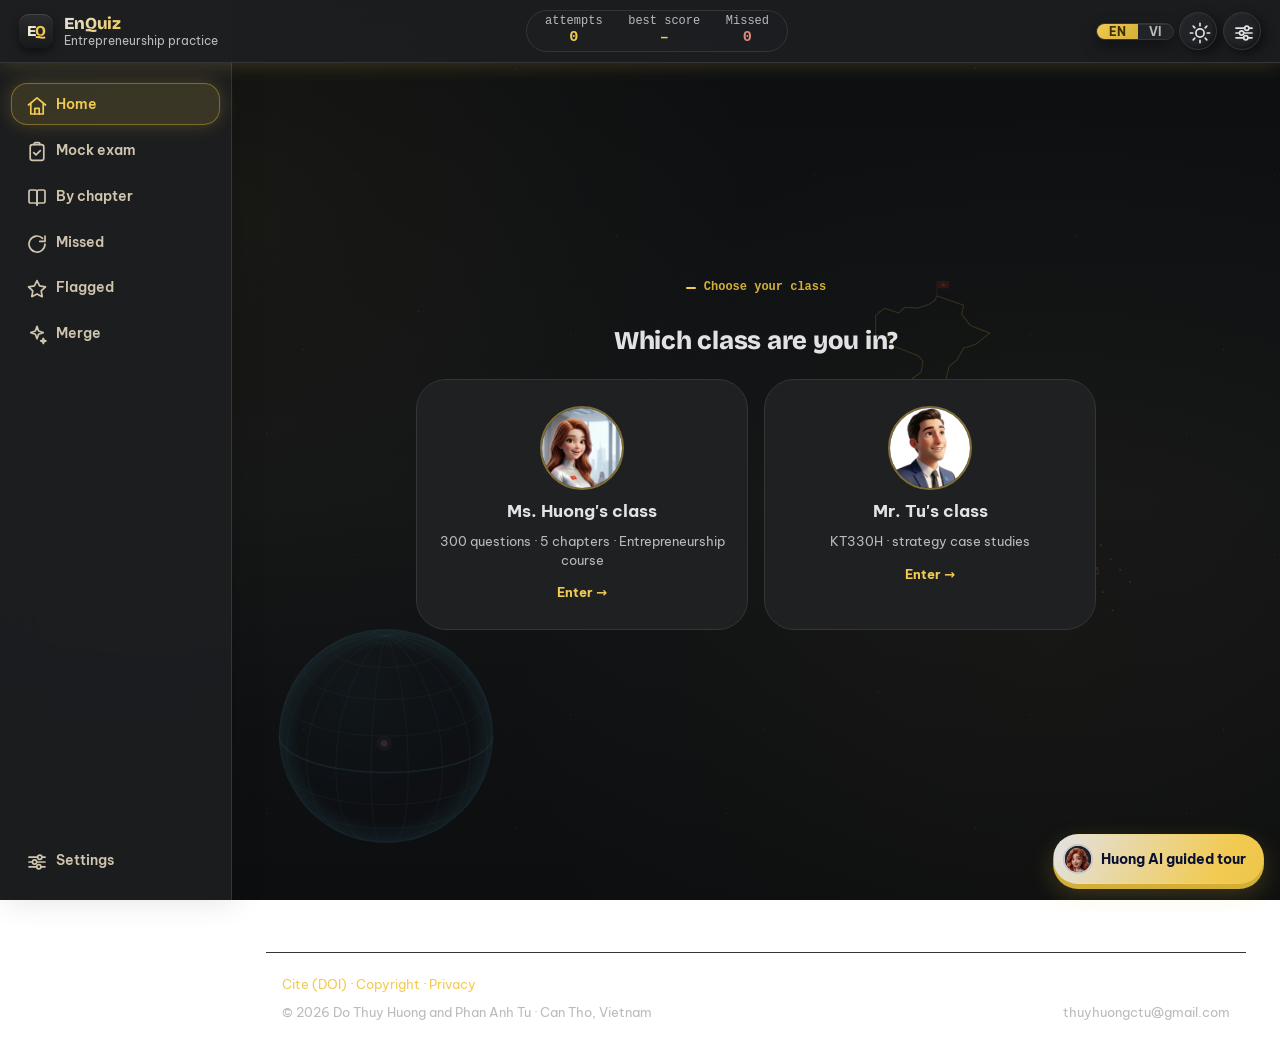
==== index.html @ ee264b40 "Clay v2: thẻ "Học tiếp" trên trang chủ Cô Hương Bước 2 của gói thiết kế "Clay v2": thẻ tự tìm chương" ====
<!DOCTYPE html>
<html lang="vi">
<head>
<meta charset="UTF-8">
<meta name="viewport" content="width=device-width, initial-scale=1, viewport-fit=cover">
<meta name="description" content="EnQuiz là ứng dụng ôn thi trắc nghiệm môn Khởi sự doanh nghiệp, thuộc hệ sinh thái Je m'appelle Hương.">
<meta name="author" content="Đỗ Thùy Hương và Phan Anh Tú">
<meta name="theme-color" content="#F2F5FC" media="(prefers-color-scheme: light)">
<meta name="theme-color" content="#121416" media="(prefers-color-scheme: dark)">
<title>EnQuiz — Ôn thi Khởi sự doanh nghiệp | Je m'appelle Hương</title>
<meta name="application-name" content="EnQuiz · Je m'appelle Hương">
<link rel="canonical" href="https://enquiz.bizonland.com/">

<link rel="manifest" href="manifest.webmanifest">
<!-- Thẻ trình duyệt dùng logo vector cho sắc nét ở cỡ 16px; bản PNG để dự phòng. -->
<link rel="icon" href="assets/img/logo.svg" type="image/svg+xml">
<link rel="icon" href="assets/icons/favicon-32.png" sizes="32x32">
<link rel="apple-touch-icon" href="assets/icons/apple-touch-icon.png">
<meta name="apple-mobile-web-app-capable" content="yes">
<meta name="apple-mobile-web-app-status-bar-style" content="default">
<meta name="apple-mobile-web-app-title" content="EnQuiz">
<meta name="mobile-web-app-capable" content="yes">

<meta property="og:type" content="website">
<meta property="og:title" content="EnQuiz — Ôn thi Khởi sự doanh nghiệp | Je m'appelle Hương">
<meta property="og:description" content="Ứng dụng luyện thi trắc nghiệm môn Khởi sự doanh nghiệp thuộc hệ sinh thái Je m'appelle Hương.">
<meta property="og:image" content="assets/img/teacher-wide.jpg">
<meta name="twitter:card" content="summary_large_image">
<meta name="twitter:title" content="EnQuiz — Ôn thi Khởi sự doanh nghiệp | Je m'appelle Hương">
<meta name="twitter:description" content="Luyện thi theo tình huống cùng hệ sinh thái Je m'appelle Hương.">

<link rel="stylesheet" href="assets/css/fonts.css">
<link rel="stylesheet" href="assets/css/style.css">
<!-- Lớp phủ riêng cho theme Clay noir (bản Clay v2) — chỉ áp dụng trong
     html[data-theme="clay"], Light và Cosmic dark không đổi gì. -->
<link rel="stylesheet" href="assets/css/clay-v2.css">
</head>
<body>

<!-- Bộ biểu tượng nét vẽ, nhúng thẳng vào trang nên không cần phông ngoài
     và vẫn hiển thị được khi mất mạng. Mọi nét ăn theo màu chữ hiện hành. -->
<svg class="sprite" aria-hidden="true" focusable="false"><defs>
  <g id="i-home"><path d="M3.5 11 12 3.8 20.5 11"/><path d="M5.8 9.6V20h12.4V9.6"/><path d="M9.8 20v-5.6h4.4V20"/></g>
  <g id="i-exam"><rect x="5.2" y="4.6" width="13.6" height="15.8" rx="2.4"/><path d="M9.2 4.6V3.7a1 1 0 0 1 1-1h3.6a1 1 0 0 1 1 1v.9"/><path d="m8.7 12.6 2.3 2.3 4.3-4.3"/></g>
  <g id="i-book"><path d="M4 5.6A1.6 1.6 0 0 1 5.6 4H10a2 2 0 0 1 2 2v13a2 2 0 0 0-2-2H5.6A1.6 1.6 0 0 1 4 15.4z"/><path d="M20 5.6A1.6 1.6 0 0 0 18.4 4H14a2 2 0 0 0-2 2v13a2 2 0 0 1 2-2h4.4a1.6 1.6 0 0 0 1.6-1.6z"/></g>
  <g id="i-retry"><path d="M20 12a8 8 0 1 1-2.4-5.7"/><path d="M20 4.2V9.4h-5.2"/></g>
  <g id="i-star"><path d="m12 3.6 2.6 5.3 5.9.9-4.3 4.1 1 5.8-5.2-2.8-5.2 2.8 1-5.8-4.3-4.1 5.9-.9z"/></g>
  <g id="i-merge"><path d="M12 3.4 13.6 8 18.2 9.6 13.6 11.2 12 15.8 10.4 11.2 5.8 9.6 10.4 8z"/><path d="m18.3 15.3.7 1.9 1.9.7-1.9.7-.7 1.9-.7-1.9-1.9-.7 1.9-.7z"/></g>
  <g id="i-layers"><path d="m12 3.2 8.4 4.4L12 12 3.6 7.6z"/><path d="m3.6 12 8.4 4.4L20.4 12"/><path d="m3.6 16.4 8.4 4.4 8.4-4.4"/></g>
  <g id="i-gear"><path d="M4 7.2h8.4M17.2 7.2h2.8M4 12h3.2M12 12h8M4 16.8h7.4M16.2 16.8h3.8"/><circle cx="14.8" cy="7.2" r="2.1"/><circle cx="9.6" cy="12" r="2.1"/><circle cx="13.8" cy="16.8" r="2.1"/></g>
  <g id="i-moon"><path d="M20.2 14.4A8.4 8.4 0 1 1 9.6 3.8a6.6 6.6 0 0 0 10.6 10.6z"/></g>
  <g id="i-sun"><circle cx="12" cy="12" r="4.1"/><path d="M12 2.4v2.3M12 19.3v2.3M2.4 12h2.3M19.3 12h2.3M5.2 5.2l1.6 1.6M17.2 17.2l1.6 1.6M18.8 5.2l-1.6 1.6M6.8 17.2l-1.6 1.6"/></g>
  <g id="i-down"><path d="M12 3.8v11.6"/><path d="m7.4 11 4.6 4.6 4.6-4.6"/><path d="M4.6 19.6h14.8"/></g>
  <g id="i-chevron"><path d="m9.6 6 6 6-6 6"/></g>
  <!-- Năm biểu tượng cho năm chương của học phần, vẽ theo đúng đề tài từng
       chương. Chương nhập thêm ngoài năm chương này dùng lại i-book. -->
  <g id="i-bulb"><path d="M9.4 15.6a5.4 5.4 0 1 1 5.2 0v2.2H9.4z"/><path d="M9.8 19.6h4.4M10.8 21.4h2.4"/></g>
  <g id="i-target"><circle cx="12" cy="12" r="8.2"/><circle cx="12" cy="12" r="3.4"/><path d="M12 1.6v3M12 19.4v3M1.6 12h3M19.4 12h3"/></g>
  <g id="i-coins"><ellipse cx="12" cy="6.6" rx="7" ry="3"/><path d="M5 6.6v4.4c0 1.7 3.1 3 7 3s7-1.3 7-3V6.6"/><path d="M5 11v4.4c0 1.7 3.1 3 7 3s7-1.3 7-3V11"/></g>
  <g id="i-blocks"><rect x="3.6" y="3.6" width="7.2" height="7.2" rx="1.8"/><rect x="13.2" y="3.6" width="7.2" height="7.2" rx="1.8"/><rect x="3.6" y="13.2" width="7.2" height="7.2" rx="1.8"/><rect x="13.2" y="13.2" width="7.2" height="7.2" rx="1.8"/></g>
  <g id="i-megaphone"><path d="M4 10.2v3.6a1.6 1.6 0 0 0 1.6 1.6h1.8l7.4 4.2V4.4L7.4 8.6H5.6A1.6 1.6 0 0 0 4 10.2z"/><path d="M18.4 8.6a4.6 4.6 0 0 1 0 6.8"/><path d="M7.4 15.4v3.4a1.4 1.4 0 0 0 1.4 1.4h1"/></g>
  <!-- Hai lá cờ vẽ bằng hình khối, không dùng ký tự cờ emoji: Windows không có
       phông cờ nên emoji cờ ở đó hiện ra hai chữ cái "VN", "FR". -->
  <g id="flag-vn"><rect width="24" height="16" rx="2" fill="#DA251D"/><path fill="#FF0" d="m12 3.6 1.86 3.77 4.16.6-3.01 2.94.71 4.15L12 12.9l-3.72 1.96.71-4.15-3.01-2.94 4.16-.6z"/></g>
  <g id="flag-fr"><rect width="24" height="16" rx="2" fill="#F5F5F5"/><path fill="#002395" d="M2 0h6v16H2a2 2 0 0 1-2-2V2a2 2 0 0 1 2-2z"/><path fill="#ED2939" d="M16 0h6a2 2 0 0 1 2 2v12a2 2 0 0 1-2 2h-6z"/></g>
</defs></svg>

<!-- Nền chìm: bản đồ Việt Nam (gồm Hoàng Sa, Trường Sa) -->
<div id="vnmark" aria-hidden="true"><svg viewBox="-12 -46 604 650" xmlns="http://www.w3.org/2000/svg" overflow="visible">
  <g fill="none" stroke="currentColor" stroke-width="1.6" stroke-linejoin="round" stroke-linecap="round">
    <polygon points="108.9,25.2 148.2,39.0 145.3,52.5 158.2,69.0 186.7,80.1 166.7,96.0 158.2,99.0 148.2,102.0 138.2,120.0 126.8,129.0 120.3,156.0 125.4,177.0 142.5,189.0 159.6,210.0 174.4,231.0 192.4,243.0 202.9,258.0 210.9,273.0 216.6,291.0 222.3,312.0 223.7,336.0 220.9,357.0 218.0,378.0 198.1,396.0 183.8,405.0 159.6,415.5 152.5,417.0 146.8,429.0 141.1,441.0 119.7,456.0 95.5,468.0 94.6,454.5 93.5,439.5 101.2,427.5 96.3,415.5 84.1,413.4 101.2,399.0 124.0,397.5 124.8,378.0 140.2,374.4 145.3,363.0 172.4,348.0 169.6,321.0 169.6,294.0 172.4,284.4 173.8,270.0 169.6,249.0 153.9,240.0 134.0,219.0 116.8,198.0 104.0,174.0 72.7,147.0 85.5,137.4 88.3,121.5 81.2,113.4 44.2,99.0 39.9,86.4 18.2,83.4 18.5,54.0 31.3,43.5 52.7,50.4 61.3,42.0 81.2,43.2 95.8,38.4 105.5,32.4 108.9,25.2" />
    <ellipse cx="71.2" cy="419.4" rx="4.5" ry="7"/>
  </g>
  <g fill="currentColor">
    <circle cx="145.3" cy="465.6" r="1.8"/>
    <g opacity=".95"><circle cx="287.8" cy="219.0" r="1.5"/><circle cx="299.2" cy="225.0" r="1.5"/><circle cx="307.8" cy="220.5" r="1.5"/><circle cx="319.2" cy="231.0" r="1.5"/><circle cx="299.2" cy="237.0" r="1.5"/><circle cx="290.7" cy="229.5" r="1.5"/><circle cx="312.1" cy="240.0" r="1.5"/></g>
    <g opacity=".95"><circle cx="296.4" cy="384.0" r="1.4"/><circle cx="322.0" cy="402.0" r="1.4"/><circle cx="350.5" cy="393.0" r="1.4"/><circle cx="364.8" cy="414.0" r="1.4"/><circle cx="339.2" cy="432.0" r="1.4"/><circle cx="313.5" cy="438.0" r="1.4"/><circle cx="379.0" cy="429.0" r="1.4"/><circle cx="353.4" cy="462.0" r="1.4"/><circle cx="324.9" cy="474.0" r="1.4"/><circle cx="367.7" cy="489.0" r="1.4"/><circle cx="290.7" cy="420.0" r="1.4"/><circle cx="393.3" cy="447.0" r="1.4"/></g>
  </g>
  <g font-family="ui-monospace, Menlo, Consolas, monospace" fill="currentColor" font-size="9.5" font-style="italic">
    
    
  </g>
  <g transform="translate(108.9,25.2)">
    <line x1="0" y1="0" x2="0" y2="-22" stroke="#8a6a4f" stroke-width="1.6"/>
    <rect x="0.8" y="-22" width="17" height="11" rx="1.2" fill="#da251d"/>
    <path fill="#ffce00" d="M9.3 -19.9 10.3 -17.2 13.1 -17.2 10.8 -15.5 11.7 -12.8 9.3 -14.5 6.9 -12.8 7.8 -15.5 5.5 -17.2 8.3 -17.2Z"/>
    
  </g>
  <g transform="translate(122.0,425.1)">
    <path fill="#b3701a" d="M0 -7 1.9 -2.2 7 -2.2 2.9 0.9 4.4 5.8 0 2.8 -4.4 5.8 -2.9 0.9 -7 -2.2 -1.9 -2.2Z"/>
    <image href="[data-uri]" x="-28.6" y="-44" width="22.8" height="34"/>
    <image href="[data-uri]" x="4" y="-49" width="13" height="39"/>
    
  </g>
<g class="lh" transform="translate(302.1,228.0)"><path d="M-2.4 0 L-1.4 -7 H1.4 L2.4 0 Z" fill="none" stroke="currentColor" stroke-width="1"/><line x1="-2.6" y1="0" x2="2.6" y2="0" stroke="currentColor" stroke-width="1"/><rect x="-1.7" y="-9.2" width="3.4" height="2.2" rx="0.6" fill="none" stroke="currentColor" stroke-width="1"/><circle class="lh-light" cx="0" cy="-8.1" r="1.3" fill="#e8483f"/><circle class="lh-halo" cx="0" cy="-8.1" r="4.2" fill="none" stroke="#e8483f" stroke-width="1"/></g><g class="lh" transform="translate(344.8,435.0)"><path d="M-2.4 0 L-1.4 -7 H1.4 L2.4 0 Z" fill="none" stroke="currentColor" stroke-width="1"/><line x1="-2.6" y1="0" x2="2.6" y2="0" stroke="currentColor" stroke-width="1"/><rect x="-1.7" y="-9.2" width="3.4" height="2.2" rx="0.6" fill="none" stroke="currentColor" stroke-width="1"/><circle class="lh-light" cx="0" cy="-8.1" r="1.3" fill="#e8483f"/><circle class="lh-halo" cx="0" cy="-8.1" r="4.2" fill="none" stroke="#e8483f" stroke-width="1"/></g><g class="lh" transform="translate(71.2,419.4)"><path d="M-2.4 0 L-1.4 -7 H1.4 L2.4 0 Z" fill="none" stroke="currentColor" stroke-width="1"/><line x1="-2.6" y1="0" x2="2.6" y2="0" stroke="currentColor" stroke-width="1"/><rect x="-1.7" y="-9.2" width="3.4" height="2.2" rx="0.6" fill="none" stroke="currentColor" stroke-width="1"/><circle class="lh-light" cx="0" cy="-8.1" r="1.3" fill="#e8483f"/><circle class="lh-halo" cx="0" cy="-8.1" r="4.2" fill="none" stroke="#e8483f" stroke-width="1"/></g><g class="lh" transform="translate(145.3,465.6)"><path d="M-2.4 0 L-1.4 -7 H1.4 L2.4 0 Z" fill="none" stroke="currentColor" stroke-width="1"/><line x1="-2.6" y1="0" x2="2.6" y2="0" stroke="currentColor" stroke-width="1"/><rect x="-1.7" y="-9.2" width="3.4" height="2.2" rx="0.6" fill="none" stroke="currentColor" stroke-width="1"/><circle class="lh-light" cx="0" cy="-8.1" r="1.3" fill="#e8483f"/><circle class="lh-halo" cx="0" cy="-8.1" r="4.2" fill="none" stroke="#e8483f" stroke-width="1"/></g></svg></div>

<!-- Nền chìm bên trái: quả địa cầu lưới kinh - vĩ tuyến, có chấm Việt Nam
     đúng toạ độ. Đặt đối xứng với hình Việt Nam bên phải, thành cặp
     "từ Việt Nam ra thế giới". -->
<div id="globemark" aria-hidden="true">
  <img src="assets/img/globe.svg" alt="" width="240" height="240" loading="lazy" decoding="async">
</div>


<header class="topbar">
  <div class="topbar__inner">
    <button class="brand" id="btnHome" type="button" data-i18n-attr="title:btn.home">
      <!-- Logo trong ứng dụng dùng bản vector: thanh trên cùng chỉ 34px, ảnh
           bệt 192px thu xuống bị nhoè, còn vector thì sắc ở mọi cỡ. -->
      <img class="brand__logo" src="assets/img/logo.svg" alt="" width="34" height="34">
      <!-- Biểu trưng chữ "EQ" riêng cho theme Clay noir (Clay v2) — ẩn ở
           Light/Cosmic dark, xem assets/css/clay-v2.css. -->
      <span class="brand__eq" aria-hidden="true"><b>E</b><b>Q</b></span>
      <span class="brand__text">
        <strong data-i18n="app.name">EnQuiz</strong>
        <small data-i18n="app.tagline">Ôn thi Khởi sự doanh nghiệp</small>
      </span>
    </button>
    <!-- Ba con số theo dõi thường xuyên, luôn nhìn thấy dù đang ở màn nào.
         Màn hẹp giấu đi vì thanh trên cùng đã chật. -->
    <div class="hud">
      <div class="hud__item">
        <span class="hud__k" data-i18n="home.stat.done">lượt luyện</span>
        <b class="hud__v" id="hudDone">0</b>
      </div>
      <div class="hud__item">
        <span class="hud__k" data-i18n="home.stat.best">điểm cao nhất</span>
        <b class="hud__v hud__v--gold" id="hudBest">–</b>
      </div>
      <div class="hud__item">
        <span class="hud__k" data-i18n="nav.wrong">Câu sai</span>
        <b class="hud__v hud__v--warn" id="hudWrong">0</b>
      </div>
    </div>
    <div class="topbar__actions">
      <button class="icon-btn hidden" id="btnInstall" type="button"
              data-i18n-attr="title:btn.install;aria-label:btn.install"><svg class="ico" aria-hidden="true"><use href="#i-down"/></svg></button>
      <span class="langtog" role="group" data-i18n-attr="aria-label:settings.language">
        <button type="button" data-lang="en">EN</button><button type="button" data-lang="vi">VI</button>
      </span>
      <button class="icon-btn" id="btnTheme" type="button"
              data-i18n-attr="title:btn.theme;aria-label:btn.theme"><svg class="ico" aria-hidden="true"><use href="#i-moon"/></svg></button>
      <button class="icon-btn" id="btnSettings" type="button"
              data-i18n-attr="title:btn.settings;aria-label:btn.settings"><svg class="ico" aria-hidden="true"><use href="#i-gear"/></svg></button>
    </div>
  </div>
</header>

<!-- ============ THANH ĐIỀU HƯỚNG DỌC (màn rộng) ============ -->
<aside class="sidenav" id="sidenav">
  <nav class="sidenav__list">
    <button class="sidenav__item is-active" type="button" data-nav="home">
      <svg class="ico sidenav__ico" aria-hidden="true"><use href="#i-home"/></svg><span data-i18n="nav.home">Trang chủ</span>
    </button>
    <button class="sidenav__item" type="button" data-mode="exam">
      <svg class="ico sidenav__ico" aria-hidden="true"><use href="#i-exam"/></svg><span data-i18n="nav.exam">Thi thử</span>
    </button>
    <button class="sidenav__item" type="button" data-mode="practice">
      <svg class="ico sidenav__ico" aria-hidden="true"><use href="#i-book"/></svg><span data-i18n="nav.practice">Ôn theo chương</span>
    </button>
    <button class="sidenav__item" type="button" data-mode="wrong">
      <svg class="ico sidenav__ico" aria-hidden="true"><use href="#i-retry"/></svg><span data-i18n="nav.wrong">Câu sai</span>
    </button>
    <button class="sidenav__item" type="button" data-mode="marked">
      <svg class="ico sidenav__ico" aria-hidden="true"><use href="#i-star"/></svg><span data-i18n="nav.marked">Đã đánh dấu</span>
    </button>
    <button class="sidenav__item" type="button" data-mode="import">
      <svg class="ico sidenav__ico" aria-hidden="true"><use href="#i-merge"/></svg><span data-i18n="nav.import">Ghép đề</span>
    </button>
  </nav>
  <div class="sidenav__foot">
    <button class="sidenav__item" type="button" data-nav="settings">
      <svg class="ico sidenav__ico" aria-hidden="true"><use href="#i-gear"/></svg><span data-i18n="nav.settings">Cài đặt</span>
    </button>
  </div>
</aside>

<main id="main" class="container">

  <!-- ============ MÀN HÌNH CHỜ ============ -->
  <section class="screen" id="screenLoading">
    <div class="loader">
      <div class="loader__spin"></div>
      <p data-i18n="loading">Đang nạp ngân hàng câu hỏi…</p>
    </div>
  </section>

  <!-- ============ CHỌN LỚP ============ -->
  <section class="screen hidden" id="screenPicker">
    <div class="picker">
      <p class="eyebrow" data-i18n="picker.eyebrow">Chọn lớp học</p>
      <h1 class="picker__title" data-i18n="picker.title">Bạn đang ôn lớp nào?</h1>
      <div class="picker__grid">
        <button class="picker-card" id="btnPickHuong" type="button">
          <img class="picker-card__img" src="assets/img/huong-avatar.webp" width="192" height="192"
               loading="lazy" decoding="async" alt="">
          <span class="picker-card__name" data-i18n="picker.huong.name">Lớp của Cô Hương</span>
          <span class="picker-card__desc" data-i18n="picker.huong.desc">300 câu trắc nghiệm · 5 chương · môn Khởi sự doanh nghiệp</span>
          <span class="picker-card__cta" data-i18n="picker.enter">Vào lớp →</span>
        </button>
        <button class="picker-card" id="btnPickTu" type="button">
          <img class="picker-card__img" src="assets/img/tu-avatar.webp" width="192" height="192"
               loading="lazy" decoding="async" alt="">
          <span class="picker-card__name" data-i18n="picker.tu.name">Lớp của Thầy Tú</span>
          <span class="picker-card__desc" data-i18n="picker.tu.desc">KT330H · lớp quốc tế UM Kendari × Đại học Cần Thơ</span>
          <span class="picker-card__cta" data-i18n="picker.enter">Vào lớp →</span>
        </button>
      </div>
    </div>
  </section>

  <!-- ============ TRANG CHỦ ============ -->
  <section class="screen hidden" id="screenHome">


    <!-- Mách nước hiện một lần, tắt rồi thì không hiện lại -->
    <div class="hint hidden" id="homeHint">
      <svg class="ico hint__ico" aria-hidden="true"><use href="#i-sun"/></svg>
      <p class="hint__text" data-i18n-html="hint.text"></p>
      <button class="hint__close" id="hintClose" type="button"
              data-i18n-attr="aria-label:hint.close;title:hint.close">✕</button>
    </div>

    <div class="hero">
      <div class="hero__map" aria-hidden="true"></div>
      <div class="hero__veil" aria-hidden="true"></div>
      <div class="hero__body">
        <h1 class="hero__title">
          <span class="hero__title-sm" data-i18n="home.title">Ôn thi môn</span>
          <span data-i18n="home.subject">Khởi sự doanh nghiệp</span>
        </h1>
        <p class="hero__sub" data-i18n="home.author">Biên soạn: NCS. Đỗ Thùy Hương</p>
        <p class="hero__role" data-i18n="teacher.role">Giảng viên · Tác giả ngân hàng câu hỏi</p>
        <p class="hero__fr" lang="fr" data-i18n="teacher.fr">Bonjour ! Je m'appelle Hương.</p>
        <p class="hero__note" data-i18n="teacher.note"></p>
        <div class="hero__stats">
          <div class="stat"><b id="statTotal">0</b><span data-i18n="home.stat.total">câu hỏi</span></div>
          <div class="stat"><b id="statChapters">0</b><span data-i18n="home.stat.chapters">chương</span></div>
          <div class="stat"><b id="statDone">0</b><span data-i18n="home.stat.done">lượt luyện</span></div>
          <div class="stat"><b id="statBest">–</b><span data-i18n="home.stat.best">điểm cao nhất</span></div>
        </div>
      </div>
      <div class="hero__mascot">
        <p class="hero__bubble" data-i18n="teacher.greeting">Chào bạn, cùng ôn bài nhé!</p>
        <!-- Ảnh giữ nguyên nền giảng đường: không tách nền thì không có răng cưa
             quanh tóc và tà áo như mấy ảnh cắt trước. -->
        <img class="hero__huong" src="assets/img/huong-welcome.webp" width="1280" height="720"
             loading="lazy" decoding="async" data-i18n-attr="alt:teacher.alt" alt="">
      </div>
    </div>

    <!-- Thẻ "Học tiếp" — tự chọn chương đang yếu nhất (theo tiến độ đã
         lưu), chỉ hiện ở trang Cô Hương (xem renderContinueCard()). -->
    <div class="continue-card hidden" id="continueCard">
      <div class="continue-card__ring" id="continueRing" style="--p:0"><b id="continuePct">0%</b></div>
      <div class="continue-card__info">
        <p class="eyebrow" data-i18n="continue.eyebrow">Học tiếp</p>
        <b id="continueTitle"></b>
      </div>
      <button class="btn btn--primary continue-card__cta" id="btnContinue" type="button" data-i18n="continue.cta">Ôn 10 câu</button>
    </div>

    <div class="modes">
      <button class="mode-card mode-card--primary" data-mode="exam" type="button">
        <span class="mode-card__icon"><svg class="ico" aria-hidden="true"><use href="#i-exam"/></svg></span>
        <span class="mode-card__body">
          <strong data-i18n="mode.exam">Thi thử</strong>
          <small data-i18n="mode.exam.desc">Đề ngẫu nhiên, bấm giờ, chấm điểm cuối bài</small>
        </span>
        <svg class="ico mode-card__go" aria-hidden="true"><use href="#i-chevron"/></svg>
      </button>
      <button class="mode-card" data-mode="practice" type="button">
        <span class="mode-card__icon"><svg class="ico" aria-hidden="true"><use href="#i-book"/></svg></span>
        <span class="mode-card__body">
          <strong data-i18n="mode.practice">Ôn tập theo chương</strong>
          <small data-i18n="mode.practice.desc">Hiện đáp án và giải thích ngay sau mỗi câu</small>
        </span>
        <svg class="ico mode-card__go" aria-hidden="true"><use href="#i-chevron"/></svg>
      </button>
      <button class="mode-card" data-mode="wrong" type="button">
        <span class="mode-card__icon"><svg class="ico" aria-hidden="true"><use href="#i-retry"/></svg></span>
        <span class="mode-card__body">
          <strong data-i18n="mode.wrong">Luyện câu sai</strong>
          <small><span data-i18n="mode.wrong.desc">Làm lại những câu từng trả lời sai</span> (<b id="cntWrong">0</b>)</small>
        </span>
        <svg class="ico mode-card__go" aria-hidden="true"><use href="#i-chevron"/></svg>
      </button>
      <button class="mode-card" data-mode="marked" type="button">
        <span class="mode-card__icon"><svg class="ico" aria-hidden="true"><use href="#i-star"/></svg></span>
        <span class="mode-card__body">
          <strong data-i18n="mode.marked">Câu đã đánh dấu</strong>
          <small><span data-i18n="mode.marked.desc">Xem lại các câu bạn gắn cờ</span> (<b id="cntMarked">0</b>)</small>
        </span>
        <svg class="ico mode-card__go" aria-hidden="true"><use href="#i-chevron"/></svg>
      </button>
      <button class="mode-card mode-card--wide" data-mode="import" type="button">
        <span class="mode-card__icon"><svg class="ico" aria-hidden="true"><use href="#i-merge"/></svg></span>
        <span class="mode-card__body">
          <strong data-i18n="mode.import">Ghép đề &amp; đáp án</strong>
          <small data-i18n="mode.import.desc">Dán câu hỏi và danh sách đáp án — hệ thống tự khớp theo số câu</small>
        </span>
        <svg class="ico mode-card__go" aria-hidden="true"><use href="#i-chevron"/></svg>
      </button>
    </div>

    <!-- Khối video giới thiệu. Ảnh bìa và chữ nằm đè lên khung; chỉ khi bấm nút
         phát mới gắn địa chỉ tệp và tải về, nên mở trang chủ không tốn gì. -->
    <section class="filmstrip" aria-labelledby="videoHeading">
      <div class="filmstrip__frame">
        <img class="filmstrip__poster" src="assets/img/video-poster.webp" width="1280" height="720"
             loading="lazy" decoding="async" alt="">
        <video class="filmstrip__video" id="introVideo" preload="none" playsinline
               width="1920" height="1080" data-i18n-attr="aria-label:video.heading"></video>
        <div class="filmstrip__veil" id="videoVeil">
          <button class="filmstrip__play" id="videoPlay" type="button"
                  data-i18n-attr="aria-label:video.play">
            <svg viewBox="0 0 24 24" aria-hidden="true"><path d="M8 5.4v13.2L19 12z"/></svg>
          </button>
          <div class="filmstrip__caption">
            <p class="filmstrip__eyebrow" data-i18n="video.eyebrow">Xem một phút</p>
            <h2 class="filmstrip__title" id="videoHeading" data-i18n="video.heading">Video giới thiệu</h2>
            <p class="filmstrip__sub" data-i18n="video.intro"></p>
          </div>
          <span class="filmstrip__len" data-i18n="video.len">0:22</span>
        </div>
      </div>
      <small class="muted filmstrip__note" data-i18n="video.note"></small>
    </section>

    <div class="panel">
      <div class="panel__head">
        <div>
          <p class="eyebrow" data-i18n="chapters.eyebrow">Nội dung học phần</p>
          <h2 data-i18n="chapters.heading">Danh sách chương</h2>
        </div>
        <button class="btn btn--ghost btn--sm" id="btnAllChapters" type="button" data-i18n="chapters.all">Ôn tất cả</button>
      </div>
      <!-- Ảnh cô Hương mở đầu phần nội dung học phần, tràn hết bề ngang thẻ.
           Trước đây chỗ này là một tấm nhỏ đứng bên trái, nhưng tấm ấy trùng
           đúng ảnh ở đầu trang nên trang chủ có hai lần cùng một hình. -->
      <img class="chapters-banner" id="chaptersBanner" src="assets/img/huong-quiz.webp" width="1280" height="720"
           loading="lazy" decoding="async" data-i18n-attr="alt:teacher.alt" alt="">
      <!-- Hương AI đứng cạnh danh sách chương, chỉ trên màn thật rộng.
           Màn hẹp thì ẩn hẳn để danh sách chiếm trọn bề ngang. -->
      <div class="chapters-stage">
        <div class="chapter-list" id="chapterList"></div>
        <img class="chapters-stage__figure chapters-stage__figure--ai"
             src="assets/img/vest-tablet.webp" width="542" height="900"
             loading="lazy" decoding="async" data-i18n-attr="alt:tour.alt" alt="">
      </div>
    </div>

    <div class="panel hidden" id="panelLectures">
      <div class="panel__head">
        <div>
          <p class="eyebrow" data-i18n="lecture.eyebrow">Bài giảng</p>
          <h2 data-i18n="lecture.heading">Bài giảng theo chương</h2>
        </div>
      </div>
      <div class="lecture-list" id="lectureList"></div>
    </div>

    <div class="panel hidden panel--advisor" id="panelSpecial">
      <div class="panel__head">
        <div>
          <p class="eyebrow" id="specialEyebrow">Ngoài 5 chương học phần</p>
          <h2 id="specialHeading">Nội dung riêng — Thầy Phan Anh Tú</h2>
        </div>
        <div class="panel__head-actions">
          <span class="tag tag--gold" data-i18n="advisor.badge">Case study chuyên sâu</span>
          <button class="btn btn--ghost btn--sm" data-open="advisor" type="button" data-i18n="advisor.button">Hồ sơ Cố vấn</button>
        </div>
      </div>
      <div class="advisor-showcase">
        <div class="advisor-showcase__col">
          <p class="advisor-intro" data-i18n-html="advisor.intro">Case study chiến lược do <strong>PGS.TS. Phan Anh Tú</strong> trực tiếp biên soạn dành riêng cho học phần KT330H nâng cao.</p>
          <div class="advisor-foot">
            <span class="advisor-foot__standard"><span class="advisor-foot__dot" aria-hidden="true"></span><span data-i18n="advisor.standard">Chuẩn chương trình KT330H chất lượng cao</span></span>
            <button class="advisor-foot__link" data-open="advisor" type="button" data-i18n="advisor.detailLink">Chi tiết Cố vấn Thầy Tú →</button>
          </div>
          <button class="btn btn--primary" id="btnGotoThayTu" type="button" data-i18n="special.cross.cta">Vào lớp của Thầy Tú →</button>
        </div>
        <button class="advisor-card" data-open="advisor" type="button" data-i18n-attr="aria-label:advisor.button">
          <img class="advisor-card__img" src="assets/img/tu-portrait.webp" width="698" height="657"
               loading="lazy" decoding="async" alt="">
          <span class="advisor-card__hint" data-i18n="advisor.viewProfile">Xem hồ sơ</span>
          <span class="advisor-card__info">
            <span class="advisor-card__kicker" data-i18n="advisor.kicker">★ Cố vấn chiến lược học thuật</span>
            <span class="advisor-card__name" data-i18n="advisor.name">PGS.TS. Phan Anh Tú</span>
            <span class="advisor-card__role" data-i18n="advisor.role">Trường Kinh tế, Đại học Cần Thơ</span>
          </span>
        </button>
      </div>
    </div>

    <div class="panel" id="panelHistory">
      <div class="panel__head">
        <div>
          <p class="eyebrow" data-i18n="history.eyebrow">Nhật ký luyện tập</p>
          <h2 data-i18n="history.heading">Lịch sử làm bài</h2>
        </div>
        <button class="btn btn--ghost btn--sm" id="btnClearHistory" type="button" data-i18n="history.clear">Xoá lịch sử</button>
      </div>
      <div class="history" id="historyList"></div>
    </div>

    <div class="panel">
      <p class="eyebrow" data-i18n="badge.eyebrow">Chặng đường</p>
      <h2 data-i18n="badge.heading">Thành tựu học tập</h2>
      <div class="badges" id="badgeList"></div>
    </div>

    <div class="duo">
      <!-- Giờ hai nơi. Lấy theo múi giờ có tên chứ không cộng trừ một số cố
           định, để mùa hè bên Pháp lùi giờ thì đồng hồ tự đúng. -->
      <div class="panel">
        <p class="eyebrow" data-i18n="clock.eyebrow">Hai múi giờ</p>
        <h2 data-i18n="clock.heading">Bây giờ là</h2>
        <div class="clock">
          <span class="clock__place">
            <svg class="flag" viewBox="0 0 24 16" aria-hidden="true"><use href="#flag-vn"/></svg>
            <span data-i18n="clock.vn">Việt Nam</span>
            <b class="clock__zone" id="zoneVN"></b>
          </span>
          <b class="clock__time" id="clockVN">--:--:--</b>
          <small class="clock__date" id="dateVN"></small>
        </div>
        <div class="clock">
          <span class="clock__place">
            <svg class="flag" viewBox="0 0 24 16" aria-hidden="true"><use href="#flag-fr"/></svg>
            <span data-i18n="clock.fr">Pháp</span>
            <b class="clock__zone" id="zoneFR"></b>
          </span>
          <b class="clock__time" id="clockFR">--:--:--</b>
          <small class="clock__date" id="dateFR"></small>
        </div>
        <p class="clock__gap" id="clockGap"></p>
      </div>

      <!-- Thẻ âm nhạc: hai bản, đều do chính tác giả sáng tác — một bản có lời
           và một bản không lời để mở nhỏ làm nền lúc ngồi ôn bài. -->
      <div class="panel">
        <p class="eyebrow" data-i18n="music.eyebrow">Nghe một chút</p>
        <h2 data-i18n="music.heading">Nhạc của cô</h2>
        <p class="music__intro" data-i18n="music.intro">Nhạc và lời do cô Đỗ Thùy Hương sáng tác.</p>
        <div class="chips" id="songChips">
          <button class="chip" data-song="vocal" type="button" data-i18n="music.vocal">Bản có lời</button>
          <button class="chip" data-song="instrumental" type="button" data-i18n="music.instrumental">Nhạc nền không lời</button>
        </div>
        <div class="player">
          <button class="player__btn" id="musicToggle" type="button"
                  data-i18n-attr="aria-label:music.toggle">▶</button>
          <div class="player__meta">
            <b class="player__title" id="musicTitle">La lampe brûle encore</b>
            <small class="player__by" data-i18n="music.by">Đỗ Thùy Hương</small>
          </div>
          <!-- Chỉ hiện thời gian đã nghe, không hiện tổng thời lượng: tệp không
               có bảng Xing nên trình duyệt đoán tổng sai tới mấy phút. -->
          <span class="player__time" id="musicTime">0:00</span>
        </div>
        <audio id="musicPlayer" preload="none" loop
               src="assets/audio/song/la-lampe-brule-encore.mp3"></audio>
      </div>
    </div>

    <!-- Trang cá nhân của hai tác giả, đặt cuối trang chủ — chỗ này trước đây
         bỏ trống (chừa chỗ cho nút Tour nổi ở góc), nay dùng để giới thiệu cả
         hai thay vì chỉ một người. -->
    <div class="panel">
      <p class="eyebrow" data-i18n="authors.eyebrow">Nhóm tác giả</p>
      <h2 data-i18n="authors.heading">Về nhóm tác giả</h2>
      <div class="authors">
        <a class="authors__item" href="https://jemappellehuong.com/" target="_blank" rel="noopener">
          <img class="authors__avatar" src="assets/img/huong-avatar.webp" width="192" height="192"
               loading="lazy" decoding="async" alt="">
          <span class="authors__info">
            <b data-i18n="app.author.huong">NCS. Đỗ Thùy Hương</b>
            <small data-i18n="teacher.role">Giảng viên · Tác giả ngân hàng câu hỏi</small>
          </span>
          <span class="authors__link" data-i18n="authors.website">Trang cá nhân →</span>
        </a>
        <a class="authors__item" href="https://patueconomics.com/" target="_blank" rel="noopener">
          <img class="authors__avatar" src="assets/img/tu-avatar.webp" width="192" height="192"
               loading="lazy" decoding="async" alt="">
          <span class="authors__info">
            <b data-i18n="advisor.name">PGS.TS. Phan Anh Tú</b>
            <small data-i18n="authors.tu.role">Cố vấn học thuật · Tác giả ngân hàng câu hỏi KT330H</small>
          </span>
          <span class="authors__link" data-i18n="authors.website">Trang cá nhân →</span>
        </a>
      </div>
    </div>

  </section>

  <!-- ============ THIẾT LẬP ĐỀ ============ -->
  <section class="screen hidden" id="screenSetup">
    <button class="btn btn--ghost btn--sm back-link" data-nav="home" type="button">←&nbsp;<span data-i18n="result.home">Về trang chủ</span></button>
    <div class="panel">
      <!-- Ảnh cả nhóm ôn bài, đặt ngay trước lúc vào đề cho đỡ đơn độc -->
      <img class="setup-banner" src="assets/img/class-group.webp" width="1200" height="670"
           loading="lazy" decoding="async" data-i18n-attr="alt:setup.alt" alt="">
      <h2 id="setupTitle" data-i18n="setup.title">Thiết lập đề thi</h2>
      <p class="muted" id="setupDesc"></p>

      <div class="field" id="fieldCount">
        <label for="setupCount" data-i18n="setup.count">Số câu hỏi</label>
        <div class="chips" id="setupCountChips"></div>
        <input type="number" id="setupCount" min="1" step="1" value="40">
        <small class="muted" id="setupMaxNote"></small>
      </div>

      <div class="field" id="fieldTime">
        <label for="setupTime" data-i18n="setup.time">Thời gian làm bài (phút) — nhập 0 để không giới hạn</label>
        <div class="chips" id="setupTimeChips"></div>
        <input type="number" id="setupTime" min="0" step="1" value="45">
      </div>

      <div class="field">
        <label class="switch">
          <input type="checkbox" id="setupShuffleQ" checked>
          <span data-i18n="setup.shuffleQ">Xáo trộn thứ tự câu hỏi</span>
        </label>
        <label class="switch">
          <input type="checkbox" id="setupShuffleA" checked>
          <span data-i18n="setup.shuffleA">Xáo trộn thứ tự đáp án</span>
        </label>
        <label class="switch" id="fieldInstant">
          <input type="checkbox" id="setupInstant">
          <span data-i18n="setup.instant">Hiện đáp án ngay sau khi chọn</span>
        </label>
      </div>

      <div class="field" id="fieldChapterPick">
        <label data-i18n="setup.scope">Phạm vi kiến thức</label>
        <div class="checklist" id="setupChapters"></div>
      </div>

      <div class="actions">
        <button class="btn btn--primary btn--lg" id="btnStart" type="button" data-i18n="setup.start">Bắt đầu làm bài</button>
      </div>
    </div>
  </section>

  <!-- ============ GHÉP ĐỀ & ĐÁP ÁN ============ -->
  <section class="screen hidden" id="screenImport">
    <button class="btn btn--ghost btn--sm back-link" data-nav="home" type="button">←&nbsp;<span data-i18n="result.home">Về trang chủ</span></button>

    <div class="panel">
      <h2 data-i18n="import.heading">Công cụ ghép đề &amp; đáp án</h2>
      <p class="muted" data-i18n-html="import.intro"></p>

      <div class="import-grid">
        <div class="field">
          <label for="impQ" data-i18n="import.box1">1. Nội dung câu hỏi</label>
          <textarea id="impQ" spellcheck="false" placeholder="Câu 1: Khởi sự doanh nghiệp là gì?&#10;A. Phương án thứ nhất&#10;B. Phương án thứ hai&#10;C. Phương án thứ ba&#10;D. Phương án thứ tư&#10;&#10;Câu 2: ..."></textarea>
        </div>
        <div class="field">
          <label for="impA"><span data-i18n="import.box2">2. Danh sách đáp án</span>
            <small class="muted" data-i18n="import.box2note">(có thể bỏ trống nếu đề đã đánh dấu đáp án)</small></label>
          <textarea id="impA" spellcheck="false" placeholder="1. B. Kiến thức cơ bản...&#10;2. C&#10;3. A&#10;4B 5C 6D"></textarea>
        </div>
      </div>

      <div class="field">
        <label data-i18n="import.target">Lưu vào</label>
        <div class="import-target">
          <select id="impChapter"></select>
          <input type="text" id="impNewName" class="hidden" data-i18n-attr="placeholder:import.newName">
        </div>
        <div class="chips" style="margin-top:.5rem">
          <button class="chip is-active" data-impmode="append" type="button" data-i18n="import.append">Thêm vào chương</button>
          <button class="chip" data-impmode="replace" type="button" data-i18n="import.replace">Thay thế toàn bộ chương</button>
        </div>
      </div>

      <div class="actions actions--wrap">
        <button class="btn btn--primary" id="btnImpAnalyze" type="button" data-i18n="import.analyze">Phân tích thử</button>
        <button class="btn btn--success" id="btnImpSave" type="button" disabled data-i18n="import.save">Ghép &amp; lưu</button>
        <button class="btn btn--ghost" id="btnImpClear" type="button" data-i18n="import.clear">Xoá ô nhập</button>
      </div>

      <div id="impStatus" class="import-status hidden"></div>
      <div id="impPreview" class="import-preview hidden"></div>
    </div>

    <div class="panel">
      <h2 data-i18n="import.formats">Định dạng được hỗ trợ</h2>
      <div class="format-help">
        <p data-i18n-html="fmt.number"></p>
        <p data-i18n-html="fmt.options"></p>
        <p data-i18n-html="fmt.inline"></p>
        <p data-i18n-html="fmt.key"></p>
        <p data-i18n-html="fmt.explain"></p>
      </div>
      <div class="actions actions--wrap">
        <button class="btn btn--sm" id="btnImpDemo" type="button" data-i18n="import.demo">Dán dữ liệu mẫu để thử</button>
      </div>
    </div>

    <div class="panel">
      <div class="panel__head">
        <h2 data-i18n="import.myPacks">Bộ đề bạn đã nhập</h2>
        <button class="btn btn--ghost btn--sm" id="btnClearCustom" type="button" data-i18n="import.clearAll">Xoá tất cả</button>
      </div>
      <div id="customList" class="chapter-list"></div>
    </div>
  </section>

  <!-- ============ LÀM BÀI ============ -->
  <section class="screen hidden" id="screenQuiz">
    <div class="quiz-bar">
      <div class="quiz-bar__left">
        <button class="btn btn--ghost btn--sm" id="btnQuit" type="button">←&nbsp;<span data-i18n="quiz.quit">Thoát</span></button>
        <span class="pill" id="quizCounter">1/40</span>
      </div>
      <div class="quiz-bar__right">
        <span class="pill pill--time" id="quizTimer">--:--</span>
        <button class="btn btn--ghost btn--sm" id="btnGrid" type="button">☰&nbsp;<span data-i18n="quiz.list">Danh sách</span></button>
      </div>
    </div>
    <div class="progress"><div class="progress__bar" id="quizProgress"></div></div>

    <div class="quiz-stage">
      <img class="quiz-huong" id="quizHuong" src="assets/img/huong-quiz.webp" width="1280" height="720"
           loading="lazy" decoding="async" alt="" aria-hidden="true">
      <div class="quiz-stage__main">
        <article class="question-card">
          <div class="question-card__meta">
            <span class="tag" id="qChapter"></span>
            <button class="mark-btn" id="btnMark" type="button" data-i18n-attr="title:quiz.markTitle"></button>
          </div>
          <h2 class="question-card__text" id="qText"></h2>
          <div class="options" id="qOptions"></div>
          <div class="explain hidden" id="qExplain"></div>
        </article>

        <div class="quiz-nav">
          <button class="btn btn--ghost" id="btnPrev" type="button">←&nbsp;<span data-i18n="quiz.prev">Câu trước</span></button>
          <button class="btn btn--primary" id="btnNext" type="button"><span data-i18n="quiz.next">Câu sau</span>&nbsp;→</button>
          <button class="btn btn--success" id="btnSubmit" type="button" data-i18n="quiz.submit">Nộp bài</button>
        </div>
      </div>
    </div>
  </section>

  <!-- ============ KẾT QUẢ ============ -->
  <section class="screen hidden" id="screenResult">
    <div class="result-hero" id="resultHero">
      <div class="score-ring" id="scoreRing">
        <span class="score-ring__num" id="resultScore">0</span>
        <span class="score-ring__label">/10</span>
      </div>
      <h2 id="resultTitle" data-i18n="result.heading">Kết quả</h2>
      <p class="muted" id="resultSummary"></p>
      <p class="integrity-notice hidden" id="resultIntegrity"></p>
      <img class="result-hero__huong" id="resultHuong" src="assets/img/huong-welcome.webp"
           width="520" height="839" loading="lazy" decoding="async" alt="" aria-hidden="true">
    </div>

    <div class="result-grid">
      <div class="kpi"><b id="resCorrect">0</b><span data-i18n="result.correct">Câu đúng</span></div>
      <div class="kpi"><b id="resWrong">0</b><span data-i18n="result.wrong">Câu sai</span></div>
      <div class="kpi"><b id="resSkip">0</b><span data-i18n="result.skip">Bỏ trống</span></div>
      <div class="kpi"><b id="resTime">0:00</b><span data-i18n="result.time">Thời gian</span></div>
    </div>

    <div class="panel">
      <p class="eyebrow" data-i18n="result.eyebrow">Phân tích bài làm</p>
      <h2 data-i18n="result.byChapter">Thống kê theo chương</h2>
      <div class="bychapter" id="resByChapter"></div>
    </div>

    <!-- Lời khuyên rút từ chính bài vừa làm: chương yếu nhất và lối đi tiếp -->
    <div class="insight hidden" id="resInsight">
      <img class="insight__avatar" src="assets/img/vest-avatar.webp" alt="" width="44" height="44">
      <div class="insight__body">
        <p class="insight__eyebrow" data-i18n="insight.title">Hương AI gợi ý</p>
        <p class="insight__text" id="insightText"></p>
        <button class="btn btn--sm insight__cta hidden" id="insightCta" type="button"></button>
      </div>
    </div>

    <div class="actions actions--wrap">
      <button class="btn btn--primary" id="btnReview" type="button" data-i18n="result.review">Xem lại bài làm</button>
      <button class="btn" id="btnRetryWrong" type="button" data-i18n="result.retryWrong">Luyện lại câu sai</button>
      <button class="btn" id="btnRedo" type="button" data-i18n="result.redo">Làm đề mới</button>
      <button class="btn btn--ghost" data-nav="home" type="button" data-i18n="result.home">Về trang chủ</button>
    </div>

    <div class="panel hidden" id="panelReview">
      <h2 data-i18n="result.detail">Chi tiết bài làm</h2>
      <div class="review" id="reviewList"></div>
    </div>
  </section>

</main>

<!-- ============ THANH ĐIỀU HƯỚNG DƯỚI (điện thoại) ============ -->
<nav class="botnav" id="botnav">
  <button class="botnav__item is-active" type="button" data-nav="home">
    <svg class="ico botnav__ico" aria-hidden="true"><use href="#i-home"/></svg><span data-i18n="nav.home">Trang chủ</span>
  </button>
  <button class="botnav__item" type="button" data-mode="exam">
    <svg class="ico botnav__ico" aria-hidden="true"><use href="#i-exam"/></svg><span data-i18n="nav.exam">Thi thử</span>
  </button>
  <button class="botnav__item" type="button" data-nav="chapters">
    <svg class="ico botnav__ico" aria-hidden="true"><use href="#i-book"/></svg><span data-i18n="nav.chapters">Chương</span>
  </button>
  <button class="botnav__item" type="button" data-nav="settings">
    <svg class="ico botnav__ico" aria-hidden="true"><use href="#i-gear"/></svg><span data-i18n="nav.settings">Cài đặt</span>
  </button>
</nav>

<footer class="footer">
  <span class="footer__links">
    <a href="https://doi.org/10.5281/zenodo.21850735" target="_blank" rel="noopener" data-i18n="footer.doi">Trích dẫn (DOI)</a> ·
    <a href="#" data-open="policy" data-i18n="footer.policy">Bản quyền</a> ·
    <a href="#" data-open="privacy" data-i18n="footer.privacy">Quyền riêng tư</a>
  </span>
  <span>© <span id="year">2026</span> <span data-i18n="app.author">Đỗ Thùy Hương</span> ·
    <span data-i18n="footer.place">Cần Thơ, Việt Nam</span></span>
  <span>thuyhuongctu@gmail.com</span>
</footer>

<!-- ============ MODAL: LƯỚI CÂU HỎI ============ -->
<div class="modal hidden" id="modalGrid">
  <div class="modal__box">
    <div class="modal__head">
      <h3 data-i18n="grid.heading">Danh sách câu hỏi</h3>
      <button class="icon-btn" data-close type="button" aria-label="✕">✕</button>
    </div>
    <div class="legend">
      <span><i class="dot dot--answered"></i> <span data-i18n="grid.answered">Đã làm</span></span>
      <span><i class="dot dot--marked"></i> <span data-i18n="grid.markedDot">Đánh dấu</span></span>
      <span><i class="dot dot--empty"></i> <span data-i18n="grid.empty">Chưa làm</span></span>
    </div>
    <div class="qgrid" id="qGrid"></div>
    <div class="modal__foot">
      <button class="btn btn--success" id="btnSubmitFromGrid" type="button" data-i18n="quiz.submit">Nộp bài</button>
    </div>
  </div>
</div>

<!-- ============ MODAL: CÀI ĐẶT ============ -->
<div class="modal hidden" id="modalSettings">
  <div class="modal__box">
    <div class="modal__head">
      <h3 data-i18n="settings.heading">Cài đặt &amp; dữ liệu</h3>
      <button class="icon-btn" data-close type="button" aria-label="✕">✕</button>
    </div>
    <div class="modal__body">
      <div class="field">
        <label data-i18n="settings.language">Ngôn ngữ</label>
        <div class="chips" id="langChips">
          <button class="chip" data-lang="vi" type="button">Tiếng Việt</button>
          <button class="chip" data-lang="en" type="button">English</button>
        </div>
      </div>
      <div class="field">
        <label data-i18n="settings.classLabel">Lớp đang học</label>
        <div class="chips" id="classChips">
          <button class="chip" data-group="course" type="button" data-i18n="picker.huong.name">Lớp của Cô Hương</button>
          <button class="chip" data-group="kt330h" type="button" data-i18n="picker.tu.name">Lớp của Thầy Tú</button>
        </div>
        <small class="muted" data-i18n="settings.classHint">Đổi lớp bất cứ lúc nào — tiến độ học của bạn vẫn được giữ.</small>
      </div>
      <div class="field">
        <label data-i18n="settings.theme">Giao diện</label>
        <div class="chips" id="themeChips">
          <button class="chip" data-theme-pref="auto" type="button" data-i18n="settings.theme.auto">Theo máy</button>
          <button class="chip" data-theme-pref="light" type="button" data-i18n="settings.theme.light">Nền sáng</button>
          <button class="chip" data-theme-pref="clay" type="button" data-i18n="settings.theme.clay">Đất sét noir</button>
          <button class="chip" data-theme-pref="dark" type="button" data-i18n="settings.theme.dark">Nền tối vũ trụ</button>
        </div>
        <small class="muted" data-i18n="settings.theme.hint">Chọn "Theo máy" thì ứng dụng đổi sáng – tối theo cài đặt của điện thoại.</small>
      </div>
      <div class="field">
        <label data-i18n="settings.refresh">Cập nhật ứng dụng</label>
        <div class="actions">
          <button class="btn btn--sm" id="btnRefreshApp" type="button" data-i18n="settings.refreshBtn">🔄 Làm mới ứng dụng</button>
        </div>
        <small class="muted" data-i18n="settings.refreshHint">Chưa thấy bản mới nhất? Bấm để tải lại — không xoá tiến độ học của bạn.</small>
      </div>
      <div class="field">
        <label data-i18n="settings.bank">Ngân hàng câu hỏi đang dùng</label>
        <div class="bank-info" id="bankInfo"></div>
      </div>
      <div class="field">
        <label for="importFile" data-i18n-html="settings.importFile"></label>
        <input type="file" id="importFile" accept=".json,application/json" multiple>
        <small class="muted" data-i18n-html="settings.importHint"></small>
        <div id="importLog" class="import-log"></div>
      </div>
      <div class="field">
        <label data-i18n="settings.personal">Dữ liệu cá nhân</label>
        <div class="actions actions--wrap">
          <button class="btn btn--sm" id="btnExportProgress" type="button" data-i18n="settings.export">Xuất tiến độ</button>
          <button class="btn btn--sm btn--danger" id="btnResetAll" type="button" data-i18n="settings.reset">Xoá toàn bộ dữ liệu</button>
        </div>
      </div>
      <div class="field">
        <label data-i18n="settings.adminResults">Quản trị lớp hợp tác quốc tế</label>
        <div class="actions">
          <button class="btn btn--sm" id="btnOpenAdminResults" type="button" data-i18n="settings.adminResultsBtn">📊 Xem điểm Quiz 1/2</button>
        </div>
      </div>
    </div>
  </div>
</div>

<!-- ============ MODAL: XEM ĐIỂM QUIZ (QUẢN TRỊ) ============ -->
<div class="modal hidden" id="modalAdminResults">
  <div class="modal__box modal__box--wide">
    <div class="modal__head">
      <h3 data-i18n="adminResults.title">Xem điểm Quiz 1/2</h3>
      <button class="icon-btn" data-close type="button" aria-label="✕">✕</button>
    </div>
    <div class="modal__body policy">
      <p data-i18n="adminResults.desc">Chỉ email quản trị lớp hợp tác quốc tế mới xem được bảng điểm này.</p>
      <div class="field">
        <label for="adminResultsEmail" data-i18n="adminResults.label">Email quản trị</label>
        <input type="email" id="adminResultsEmail" autocomplete="email">
      </div>
      <p class="err" id="adminResultsErr"></p>
      <button class="btn btn--primary" id="btnAdminResultsSubmit" type="button" data-i18n="adminResults.submit">Xem điểm</button>
      <div class="admin-results-table" id="adminResultsTable"></div>
    </div>
  </div>
</div>


<!-- ============ HƯƠNG AI — TOUR CÓ GIỌNG ĐỌC ============ -->
<button class="tour-fab" id="tourFab" type="button">
  <img class="tour-fab__avatar" src="assets/img/vest-avatar.webp" alt="" width="30" height="30">
  <span id="tourFabLabel">Hương AI hướng dẫn</span>
</button>

<div class="tour-panel hidden" id="tourPanel" role="dialog" aria-live="polite">
  <div class="tour-panel__head">
    <img class="tour-panel__avatar" src="assets/img/vest-avatar.webp" alt="" width="34" height="34">
    <span>
      <span class="tour-panel__who" id="tourWho">Hương AI</span><br>
      <span class="tour-panel__step" id="tourStep"></span>
    </span>
    <button class="icon-btn tour-panel__close" id="tourClose" type="button" aria-label="✕">✕</button>
  </div>
  <img class="tour-panel__huong" id="tourHuong" src="assets/img/vest-welcome.webp"
       width="366" height="900" loading="lazy" decoding="async" alt="" aria-hidden="true">

  <!-- Thẻ chốt sau khi đi hết tour -->
  <div class="tour-done hidden" id="tourDone">
    <p class="tour-done__lead" data-i18n="tour.done.lead"></p>
    <p class="tour-done__title" data-i18n="tour.done.title"></p>
    <ul class="tour-done__list">
      <li><svg class="ico botnav__ico" aria-hidden="true"><use href="#i-exam"/></svg><span data-i18n="tour.done.b1"></span></li>
      <li><span aria-hidden="true">📊</span><span data-i18n="tour.done.b2"></span></li>
      <li><span aria-hidden="true">🤖</span><span data-i18n="tour.done.b3"></span></li>
    </ul>
    <div class="tour-panel__nav">
      <button class="btn btn--primary" id="tourGo" type="button" data-i18n="tour.done.go"></button>
      <button class="btn btn--ghost" id="tourAgain" type="button" data-i18n="tour.done.again"></button>
    </div>
  </div>

  <div id="tourSteps">
  <p class="tour-panel__text" id="tourText"></p>
  <div class="tour-panel__nav">
    <button class="btn" id="tourPrev" type="button">← Trước</button>
    <button class="btn btn--primary" id="tourNext" type="button">Tiếp →</button>
    <button class="btn btn--ghost" id="tourPlay" type="button">▶ Đọc lại</button>
  </div>
  <p class="tour-note hidden" id="tourNote"></p>
  </div>
</div>

<!-- ============ MODAL: BẢN QUYỀN ============ -->
<div class="modal hidden" id="modalPolicy">
  <div class="modal__box">
    <div class="modal__head">
      <h3 data-i18n="policy.title">Bản quyền &amp; điều kiện sử dụng</h3>
      <button class="icon-btn" data-close type="button" aria-label="✕">✕</button>
    </div>
    <div class="modal__body policy">
      <p data-i18n-html="policy.intro"></p>
      <h4 data-i18n="policy.allowed">Bạn được phép</h4>
      <ul>
        <li data-i18n="policy.allowed1"></li>
        <li data-i18n="policy.allowed2"></li>
        <li data-i18n="policy.allowed3"></li>
      </ul>
      <h4 data-i18n="policy.forbidden">Bạn không được phép</h4>
      <ul>
        <li data-i18n="policy.forbidden1"></li>
        <li data-i18n="policy.forbidden2"></li>
        <li data-i18n="policy.forbidden3"></li>
        <li data-i18n="policy.forbidden4"></li>
      </ul>
      <p data-i18n="policy.contact"></p>
      <h4 data-i18n="policy.citation">Trích dẫn</h4>
      <p data-i18n-html="policy.citationText"></p>
      <p class="policy__mark" data-i18n="policy.mark"></p>
      <p class="muted">© <span class="yr">2026</span> <span data-i18n="app.author">Đỗ Thùy Hương</span></p>
    </div>
  </div>
</div>

<!-- ============ MODAL: QUYỀN RIÊNG TƯ ============ -->
<div class="modal hidden" id="modalPrivacy">
  <div class="modal__box">
    <div class="modal__head">
      <h3 data-i18n="privacy.title">Quyền riêng tư</h3>
      <button class="icon-btn" data-close type="button" aria-label="✕">✕</button>
    </div>
    <div class="modal__body policy">
      <p data-i18n="privacy.body"></p>
    </div>
  </div>
</div>

<!-- ============ MODAL: HỒ SƠ CỐ VẤN (PGS.TS. PHAN ANH TÚ) ============ -->
<div class="modal hidden" id="modalAdvisor">
  <div class="modal__box">
    <div class="modal__head">
      <h3 data-i18n="advisor.title">Cố vấn chiến lược học thuật</h3>
      <button class="icon-btn" data-close type="button" aria-label="✕">✕</button>
    </div>
    <div class="modal__body policy">
      <div class="advisor__head">
        <img class="advisor__avatar" src="assets/img/tu-avatar.webp" width="192" height="192"
             loading="lazy" decoding="async" alt="">
        <div>
          <p class="advisor__name" data-i18n="advisor.name">PGS.TS. Phan Anh Tú</p>
          <p class="muted" data-i18n="advisor.role">Trường Kinh tế, Đại học Cần Thơ</p>
          <a class="advisor__website" href="https://patueconomics.com/" target="_blank" rel="noopener" data-i18n="advisor.website">🌐 patueconomics.com ↗</a>
        </div>
      </div>
      <p data-i18n="advisor.bio"></p>
      <button class="btn btn--ghost btn--sm" id="btnAdvisorVoice" type="button">
        🔊 <span data-i18n="advisor.listen">Nghe giới thiệu</span>
      </button>
      <p class="muted hidden" id="advisorVoiceNote"></p>
      <h4 data-i18n="advisor.docsTitle">Tài liệu case study gốc</h4>
      <p class="muted" data-i18n="unlock.hint">Cần nhập email trường một lần để mở khoá.</p>
      <ul>
        <li><button class="link-btn" data-unlock="ch06" type="button">Tired City ↗</button></li>
        <li><button class="link-btn" data-unlock="ch07" type="button">Betterteem (Cross-Border Expansion) ↗</button></li>
      </ul>
    </div>
  </div>
</div>

<!-- ============ MODAL: MỞ KHOÁ TÀI LIỆU (EMAIL TRƯỜNG) ============ -->
<div class="modal hidden" id="modalUnlock">
  <div class="modal__box">
    <div class="modal__head">
      <h3 data-i18n="unlock.title">Mở khoá tài liệu case study</h3>
      <button class="icon-btn" data-close type="button" aria-label="✕">✕</button>
    </div>
    <div class="modal__body policy">
      <p data-i18n="unlock.desc">Nhập email trường để Thầy Tú/Cô Hương biết ai đã xem tài liệu case study gốc — chỉ cần nhập một lần trên máy này.</p>
      <div class="field">
        <label for="unlockEmail" data-i18n="unlock.label">Email trường</label>
        <input type="email" id="unlockEmail" data-i18n-attr="placeholder:unlock.placeholder" placeholder="ten@truong.edu.vn" autocomplete="email">
      </div>
      <p class="err" id="unlockErr"></p>
      <button class="btn btn--primary" id="btnUnlockSubmit" type="button" data-i18n="unlock.submit">Mở khoá</button>
    </div>
  </div>
</div>

<!-- ============ MODAL: ĐĂNG NHẬP EMAIL TRƯỜNG (lớp hợp tác quốc tế) ============
     Khác với modalUnlock (chỉ ghi nhận ai xem tài liệu, không phải bảo mật
     thật): modal này kiểm tra email có đúng trong danh sách lớp UM Kendari
     hay không (qua Edge Function case-exam-login), để chặn người ngoài lớp
     vào làm bài. Qua được một lần thì máy đó nhớ luôn, không hỏi lại. -->
<div class="modal hidden" id="modalExamLogin">
  <div class="modal__box">
    <div class="modal__head">
      <h3 data-i18n="examLogin.title">Đăng nhập lớp hợp tác quốc tế</h3>
      <button class="icon-btn" data-close type="button" aria-label="✕">✕</button>
    </div>
    <div class="modal__body policy">
      <p data-i18n="examLogin.desc">Mục này chỉ dành cho sinh viên lớp hợp tác quốc tế UM Kendari × Đại học Cần Thơ. Nhập đúng email trường bạn dùng để đăng ký lớp.</p>
      <div class="field">
        <label for="examLoginEmail" data-i18n="examLogin.label">Email trường (UM Kendari)</label>
        <input type="email" id="examLoginEmail" data-i18n-attr="placeholder:examLogin.placeholder" placeholder="ten.mssv@student.umkendari.ac.id" autocomplete="email">
      </div>
      <p class="err" id="examLoginErr"></p>
      <button class="btn btn--primary" id="btnExamLoginSubmit" type="button" data-i18n="examLogin.submit">Vào làm bài</button>
    </div>
  </div>
</div>

<!-- ============ MODAL: ĐÃ LÀM BÀI THI RỒI (mỗi email chỉ 1 lần) ============ -->
<div class="modal hidden" id="modalAttemptBlocked">
  <div class="modal__box">
    <div class="modal__head">
      <h3 data-i18n="examAttempt.blockedTitle">Bạn đã làm bài này rồi</h3>
      <button class="icon-btn" data-close type="button" aria-label="✕">✕</button>
    </div>
    <div class="modal__body policy">
      <p id="attemptBlockedDesc"></p>
    </div>
  </div>
</div>

<!-- ============ MODAL: XEM SLIDE/VIDEO BÀI GIẢNG ============ -->
<div class="modal hidden" id="modalLectureViewer">
  <div class="modal__box modal__box--wide">
    <div class="modal__head">
      <h3 id="lectureViewerTitle"></h3>
      <button class="icon-btn" data-close type="button" aria-label="✕">✕</button>
    </div>
    <div class="modal__body"></div>
    <div class="modal__foot">
      <small class="muted" data-i18n="lecture.viewer.protectNote">Đã tắt chuột phải trong khung xem — trình duyệt không có cách nào chặn chụp màn hình thật, đây chỉ là lời nhắc.</small>
    </div>
  </div>
</div>

<!-- ============ MODAL: TÓM TẮT CASE (INFOGRAPHIC) ============ -->
<div class="modal hidden" id="modalCaseInfographic">
  <div class="modal__box modal__box--wide">
    <div class="modal__head">
      <h3 data-i18n="caseInfo.title">Tóm tắt case study</h3>
      <button class="icon-btn" data-close type="button" aria-label="✕">✕</button>
    </div>
    <div class="modal__body">
      <img class="case-infographic__img" id="caseInfographicImg" src="" alt="" loading="lazy" decoding="async">
    </div>
  </div>
</div>

<div class="toast-wrap" id="toastWrap"></div>

<script src="assets/js/i18n.js"></script>
<script src="assets/js/storage.js"></script>
<script src="assets/js/bank.js"></script>
<script src="assets/js/parser.js"></script>
<script src="assets/js/lectures.js"></script>
<script src="data/manifest.js"></script>
<script src="data/lectures.js"></script>
<script src="data/slides-bai-giang.js"></script>
<script src="assets/js/tour.js"></script>
<script src="assets/js/app.js"></script>

<!-- Đếm lượt truy cập bằng GoatCounter: không cookie, không lưu địa chỉ IP,
     không nhận dạng ai, chỉ ra con số tổng hợp. Cùng công cụ đang dùng cho
     M-AIDA. Tệp này nằm ngoài miền của ứng dụng nên service worker không đụng
     vào; mất mạng thì nó lặng lẽ hỏng, ứng dụng vẫn chạy bình thường. -->
<script data-goatcounter="https://thuyhuongctu.goatcounter.com/count"
        async src="//gc.zgo.at/count.js"></script>
</body>
</html>
---- assets/css/fonts.css ----
/* Phông nhúng sẵn trong kho — tải từ Google Fonts, giữ lại bộ ký tự
   vietnamese và latin. Nhúng tại chỗ để ứng dụng vẫn đúng phông khi
   mất mạng; gọi thẳng fonts.googleapis.com thì offline sẽ rơi về
   phông hệ thống. */

@font-face {
  font-family: 'Be Vietnam Pro';
  font-style: normal;
  font-weight: 400;
  font-display: swap;
  src: url(../fonts/be-vietnam-pro-400-vietnamese.woff2) format('woff2');
  unicode-range: U+0102-0103, U+0110-0111, U+0128-0129, U+0168-0169, U+01A0-01A1, U+01AF-01B0, U+0300-0301, U+0303-0304, U+0308-0309, U+0323, U+0329, U+1EA0-1EF9, U+20AB;
}
@font-face {
  font-family: 'Be Vietnam Pro';
  font-style: normal;
  font-weight: 400;
  font-display: swap;
  src: url(../fonts/be-vietnam-pro-400-latin.woff2) format('woff2');
  unicode-range: U+0000-00FF, U+0131, U+0152-0153, U+02BB-02BC, U+02C6, U+02DA, U+02DC, U+0304, U+0308, U+0329, U+2000-206F, U+20AC, U+2122, U+2191, U+2193, U+2212, U+2215, U+FEFF, U+FFFD;
}
@font-face {
  font-family: 'Be Vietnam Pro';
  font-style: normal;
  font-weight: 500;
  font-display: swap;
  src: url(../fonts/be-vietnam-pro-500-vietnamese.woff2) format('woff2');
  unicode-range: U+0102-0103, U+0110-0111, U+0128-0129, U+0168-0169, U+01A0-01A1, U+01AF-01B0, U+0300-0301, U+0303-0304, U+0308-0309, U+0323, U+0329, U+1EA0-1EF9, U+20AB;
}
@font-face {
  font-family: 'Be Vietnam Pro';
  font-style: normal;
  font-weight: 500;
  font-display: swap;
  src: url(../fonts/be-vietnam-pro-500-latin.woff2) format('woff2');
  unicode-range: U+0000-00FF, U+0131, U+0152-0153, U+02BB-02BC, U+02C6, U+02DA, U+02DC, U+0304, U+0308, U+0329, U+2000-206F, U+20AC, U+2122, U+2191, U+2193, U+2212, U+2215, U+FEFF, U+FFFD;
}
@font-face {
  font-family: 'Be Vietnam Pro';
  font-style: normal;
  font-weight: 600;
  font-display: swap;
  src: url(../fonts/be-vietnam-pro-600-vietnamese.woff2) format('woff2');
  unicode-range: U+0102-0103, U+0110-0111, U+0128-0129, U+0168-0169, U+01A0-01A1, U+01AF-01B0, U+0300-0301, U+0303-0304, U+0308-0309, U+0323, U+0329, U+1EA0-1EF9, U+20AB;
}
@font-face {
  font-family: 'Be Vietnam Pro';
  font-style: normal;
  font-weight: 600;
  font-display: swap;
  src: url(../fonts/be-vietnam-pro-600-latin.woff2) format('woff2');
  unicode-range: U+0000-00FF, U+0131, U+0152-0153, U+02BB-02BC, U+02C6, U+02DA, U+02DC, U+0304, U+0308, U+0329, U+2000-206F, U+20AC, U+2122, U+2191, U+2193, U+2212, U+2215, U+FEFF, U+FFFD;
}
@font-face {
  font-family: 'Be Vietnam Pro';
  font-style: normal;
  font-weight: 700;
  font-display: swap;
  src: url(../fonts/be-vietnam-pro-700-vietnamese.woff2) format('woff2');
  unicode-range: U+0102-0103, U+0110-0111, U+0128-0129, U+0168-0169, U+01A0-01A1, U+01AF-01B0, U+0300-0301, U+0303-0304, U+0308-0309, U+0323, U+0329, U+1EA0-1EF9, U+20AB;
}
@font-face {
  font-family: 'Be Vietnam Pro';
  font-style: normal;
  font-weight: 700;
  font-display: swap;
  src: url(../fonts/be-vietnam-pro-700-latin.woff2) format('woff2');
  unicode-range: U+0000-00FF, U+0131, U+0152-0153, U+02BB-02BC, U+02C6, U+02DA, U+02DC, U+0304, U+0308, U+0329, U+2000-206F, U+20AC, U+2122, U+2191, U+2193, U+2212, U+2215, U+FEFF, U+FFFD;
}
@font-face {
  font-family: 'Bricolage Grotesque';
  font-style: normal;
  font-weight: 600;
  font-stretch: 100%;
  font-display: swap;
  src: url(../fonts/bricolage-grotesque-600-vietnamese.woff2) format('woff2');
  unicode-range: U+0102-0103, U+0110-0111, U+0128-0129, U+0168-0169, U+01A0-01A1, U+01AF-01B0, U+0300-0301, U+0303-0304, U+0308-0309, U+0323, U+0329, U+1EA0-1EF9, U+20AB;
}
@font-face {
  font-family: 'Bricolage Grotesque';
  font-style: normal;
  font-weight: 600;
  font-stretch: 100%;
  font-display: swap;
  src: url(../fonts/bricolage-grotesque-600-latin.woff2) format('woff2');
  unicode-range: U+0000-00FF, U+0131, U+0152-0153, U+02BB-02BC, U+02C6, U+02DA, U+02DC, U+0304, U+0308, U+0329, U+2000-206F, U+20AC, U+2122, U+2191, U+2193, U+2212, U+2215, U+FEFF, U+FFFD;
}
@font-face {
  font-family: 'Bricolage Grotesque';
  font-style: normal;
  font-weight: 800;
  font-stretch: 100%;
  font-display: swap;
  src: url(../fonts/bricolage-grotesque-800-vietnamese.woff2) format('woff2');
  unicode-range: U+0102-0103, U+0110-0111, U+0128-0129, U+0168-0169, U+01A0-01A1, U+01AF-01B0, U+0300-0301, U+0303-0304, U+0308-0309, U+0323, U+0329, U+1EA0-1EF9, U+20AB;
}
@font-face {
  font-family: 'Bricolage Grotesque';
  font-style: normal;
  font-weight: 800;
  font-stretch: 100%;
  font-display: swap;
  src: url(../fonts/bricolage-grotesque-800-latin.woff2) format('woff2');
  unicode-range: U+0000-00FF, U+0131, U+0152-0153, U+02BB-02BC, U+02C6, U+02DA, U+02DC, U+0304, U+0308, U+0329, U+2000-206F, U+20AC, U+2122, U+2191, U+2193, U+2212, U+2215, U+FEFF, U+FFFD;
}
---- assets/css/style.css ----
/* =========================================================
   EnQuiz — Ôn thi Khởi sự doanh nghiệp
   Bộ nhận diện "Cosmic": nền vũ trụ, thẻ kính mờ, nút nổi 3D.
   ---------------------------------------------------------
   Nền tối là bản gốc của thiết kế; nền sáng là biến thể cùng
   bố cục, dựng thêm để đọc được ngoài nắng và khi in ra.
   ========================================================= */

:root {
  /* ---- Biến thể ban ngày, suy ra từ cùng bảng màu Design Guide ---- */
  --void: #F2F5FC;
  --bg: #F2F5FC;
  --bg-soft: #E4E9F6;
  --paper: #F2F5FC;

  --surface: #ffffff;
  --surface-2: #F7F9FE;
  --glass: rgba(255, 255, 255, .78);
  --glass-2: rgba(255, 255, 255, .6);
  --glass-stroke: #D2DAEC;
  --border: #D2DAEC;

  --text: #0F1733;
  --text-soft: #3A4568;
  --muted: #5C6889;

  --primary: #0E7FA4;       /* lam hologram, hạ độ sáng cho đọc được trên nền trắng */
  --primary-dark: #0A6483;
  --primary-soft: #E1F3F9;
  --on-primary: #ffffff;

  --secondary: #B85585;     /* hồng áo dài, hạ độ sáng tương tự */
  --secondary-soft: #FBEAF2;
  --on-secondary: #ffffff;

  --tertiary: #0E8F63;
  --tertiary-soft: #DFF5EC;
  --on-tertiary: #ffffff;

  --berry: #B85585;
  --gold: #A87B10;

  --success: #0E8F63;
  --success-soft: #DFF5EC;
  --on-success: #ffffff;
  --danger: #C43A52;
  --danger-soft: #FCE7EB;
  --on-danger: #ffffff;
  --warn: #A87B10;
  --warn-soft: #FBF1D9;
  --on-warn: #ffffff;

  --glow: rgba(14, 127, 164, .22);
  --glow-2: rgba(184, 85, 133, .18);

  --nebula-1: rgba(98, 214, 245, .16);
  --nebula-2: rgba(240, 157, 198, .14);
  --star: rgba(40, 60, 110, .26);

  --radius: 20px;
  --radius-sm: 14px;
  --radius-lg: 24px;
  --shadow: 0 12px 40px rgba(20, 30, 70, .12);
  --shadow-sm: 0 1px 2px rgba(20, 30, 70, .06), 0 4px 14px rgba(20, 30, 70, .07);
  --blur: 16px;

  /* Chuyển sắc "hologram" của áo dài — dùng cho nút chính và tiêu đề lớn */
  --holo: linear-gradient(120deg, #EDF2FA 0%, #C9D4E8 38%, #F09DC6 68%, #62D6F5 100%);
  /* Bản dùng cho chữ: nền sáng cần tông đậm, chuyển sắc hologram gốc quá nhạt */
  --holo-text: linear-gradient(120deg, #0E7FA4 0%, #7A4E9E 45%, #B85585 100%);

  --serif: Georgia, "Iowan Old Style", "Times New Roman", serif;
  /* Chữ đơn cách lấy sẵn của máy — dùng cho con số và nhãn ngắn kiểu bảng
     điều khiển. Không tải thêm phông nào để ứng dụng vẫn chạy khi mất mạng. */
  --mono: ui-monospace, "SF Mono", "SFMono-Regular", "JetBrains Mono",
          "Roboto Mono", Menlo, Consolas, monospace;
  --font: "Be Vietnam Pro", system-ui, -apple-system, "Segoe UI", Roboto, "Noto Sans", Arial, sans-serif;
  --display: "Bricolage Grotesque", "Be Vietnam Pro", system-ui, sans-serif;
}

html[data-theme="dark"] {
  /* ---- Bảng màu Design Guide: nền vũ trụ, áo dài bạc/hồng, hologram lam ---- */
  --void: #060A1C;
  --bg: #060A1C;
  --bg-soft: #0D1430;
  --paper: #060A1C;

  --surface: #0D1430;
  --surface-2: #131C40;
  --glass: rgba(13, 20, 48, .72);
  --glass-2: rgba(19, 28, 64, .55);
  --glass-stroke: #243059;
  --border: #243059;

  --text: #E9EEF7;          /* bạc */
  --text-soft: #C3CDE2;
  --muted: #9BA8C4;

  --primary: #62D6F5;       /* hologram lam: liên kết, tiêu điểm, tiến độ */
  --primary-dark: #3FB6D6;
  --primary-soft: #102540;
  --on-primary: #0A1130;

  --secondary: #F09DC6;     /* hồng áo dài: nhấn ấm */
  --secondary-soft: #2A1526;
  --on-secondary: #2A0C1B;

  --tertiary: #5EE0A0;
  --tertiary-soft: #0C2B22;
  --on-tertiary: #06251A;

  --berry: #F09DC6;
  --gold: #FFD25A;

  --success: #5EE0A0;
  --success-soft: #0C2B22;
  --on-success: #06251A;
  --danger: #F4788C;
  --danger-soft: #2E121A;
  --on-danger: #2B0710;
  --warn: #FFD25A;
  --warn-soft: #2E2409;
  --on-warn: #241A00;

  --glow: rgba(98, 214, 245, .28);
  --glow-2: rgba(240, 157, 198, .24);

  --nebula-1: rgba(98, 214, 245, .10);
  --nebula-2: rgba(240, 157, 198, .08);
  --star: rgba(233, 238, 247, .55);

  --shadow: 0 12px 40px rgba(3, 6, 20, .55);
  --shadow-sm: 0 1px 2px rgba(3, 6, 20, .5), 0 6px 18px rgba(3, 6, 20, .38);

  /* Nền tối dùng thẳng chuyển sắc gốc cho chữ */
  --holo-text: var(--holo);
}

/* ---------------------------------------------------------------
   Chủ đề "Đất sét noir"
   ---------------------------------------------------------------
   Nền đá đen ấm, thẻ nổi khối như nặn bằng đất sét, nhấn màu đồng và
   vàng cổ. Toàn bộ độ nổi làm bằng bóng đổ CSS — không thêm một tệp
   ảnh nào, nên vẫn giữ nguyên cam kết chạy được khi mất mạng.

   Chữ cố ý sáng hơn mẫu tham khảo: sinh viên đọc đề bốn mươi phút
   liên tục trên điện thoại, chữ xám trên nền xám thì mỏi mắt.
   --------------------------------------------------------------- */
html[data-theme="clay"] {
  --void: #0C0E10;
  --bg: #121416;
  --bg-soft: #1A1C1E;
  --paper: #121416;

  --surface: #1E2022;
  --surface-2: #282A2C;
  --glass: rgba(30, 32, 34, .84);
  --glass-2: rgba(40, 42, 44, .64);
  --glass-stroke: #333537;
  --border: #333537;

  --text: #E2E2E5;
  --text-soft: #D0C5AF;        /* kem ấm, dùng cho dòng phụ */
  --muted: #A6A8AC;

  --primary: #F2CA50;          /* vàng: liên kết, tiêu điểm, tiến độ */
  --primary-dark: #D4AF37;
  --primary-soft: #34301F;
  --on-primary: #3C2F00;

  --secondary: #D4AF37;        /* vàng cổ, đậm hơn primary một bậc */
  --secondary-soft: #2E2A18;
  --on-secondary: #241C00;

  --tertiary: #9ABF86;
  --tertiary-soft: #1F2A1E;
  --on-tertiary: #16200F;

  --berry: #D4AF37;
  --gold: #F2CA50;

  --success: #9ABF86;
  --success-soft: #1F2A1E;
  --on-success: #16200F;
  --danger: #E08A78;
  --danger-soft: #2E211E;
  --on-danger: #2A100A;
  --warn: #F2CA50;
  --warn-soft: #34301F;
  --on-warn: #3C2F00;

  --glow: rgba(242, 202, 80, .22);
  --glow-2: rgba(212, 175, 55, .18);

  /* Nền đá tĩnh, không có tinh vân trôi như bản vũ trụ */
  --nebula-1: rgba(242, 202, 80, .045);
  --nebula-2: rgba(212, 175, 55, .035);
  --star: rgba(226, 226, 229, .16);

  --shadow: 0 16px 34px rgba(0, 0, 0, .62);
  --shadow-sm: 0 2px 4px rgba(0, 0, 0, .5), 0 8px 20px rgba(0, 0, 0, .4);

  /* Bo tròn rộng hơn hai chủ đề kia: khối đất sét không có góc sắc */
  --radius: 22px;
  --radius-sm: 16px;
  --radius-lg: 30px;

  --holo: linear-gradient(120deg, #E2E2E5 0%, #F2CA50 42%, #D4AF37 100%);
  --holo-text: var(--holo);
}

/* Khối nổi: bóng đổ phía dưới, vệt sáng mảnh trên mép, và bóng chìm bên
   trong ở đáy — ba lớp ấy hợp lại mới ra cảm giác đất sét nặn tay. */
html[data-theme="clay"] .panel,
html[data-theme="clay"] .glass,
html[data-theme="clay"] .mode-card,
html[data-theme="clay"] .question-card,
html[data-theme="clay"] .result-hero,
html[data-theme="clay"] .kpi,
html[data-theme="clay"] .badge,
html[data-theme="clay"] .chapter-row,
html[data-theme="clay"] .modal__box {
  background: var(--surface);
  border-color: var(--border);
  box-shadow: 6px 10px 24px rgba(0, 0, 0, .42),
              inset 2px 2px 5px rgba(255, 255, 255, .05),
              inset -4px -4px 10px rgba(0, 0, 0, .5);
  backdrop-filter: none;
}
/* Thẻ chọn chế độ và dòng chương nhấc nhẹ khi rê chuột, như nhấc một khối
   đất sét khỏi mặt bàn. Trên điện thoại không có :hover nên không ảnh hưởng. */
html[data-theme="clay"] .mode-card,
html[data-theme="clay"] .chapter-row { transition: transform .18s ease, box-shadow .18s ease; }
html[data-theme="clay"] .mode-card:hover,
html[data-theme="clay"] .chapter-row:hover {
  transform: translateY(-3px);
  box-shadow: 8px 14px 30px rgba(0, 0, 0, .5),
              inset 2px 2px 5px rgba(255, 255, 255, .06),
              inset -4px -4px 10px rgba(0, 0, 0, .5);
}
/* Thẻ câu hỏi là khối lớn nhất trên màn: bo sâu hơn và lõm rõ hơn */
html[data-theme="clay"] .question-card { border-radius: var(--radius-lg); }

html[data-theme="clay"] .btn,
html[data-theme="clay"] .chip,
html[data-theme="clay"] .icon-btn,
html[data-theme="clay"] .mood,
html[data-theme="clay"] .player__btn {
  box-shadow: 4px 4px 12px rgba(0, 0, 0, .45),
              inset 1px 1px 3px rgba(255, 255, 255, .06),
              inset -2px -2px 5px rgba(0, 0, 0, .4);
}
/* Bấm xuống thì lún vào trong, đúng như bấm lên một khối đất sét */
html[data-theme="clay"] .btn:active,
html[data-theme="clay"] .chip:active,
html[data-theme="clay"] .icon-btn:active,
html[data-theme="clay"] .player__btn:active {
  box-shadow: inset 3px 3px 8px rgba(0, 0, 0, .6),
              inset -1px -1px 3px rgba(255, 255, 255, .04);
  transform: scale(.98);
}

/* Ô đáp án và ô nhập cũng chìm xuống, cho khác hẳn khối nổi bên trên */
html[data-theme="clay"] .option,
html[data-theme="clay"] input[type="text"],
html[data-theme="clay"] input[type="number"],
html[data-theme="clay"] textarea {
  background: #16181A;
  box-shadow: inset 2px 2px 6px rgba(0, 0, 0, .6),
              inset -1px -1px 2px rgba(255, 255, 255, .04);
}

/* Bản đồ nền trên nền đá phải chìm hơn và ngả sang tông đồng, để không thành
   một mảng xanh lạc lõng giữa bảng màu ấm. */
html[data-theme="clay"] .hero__map {
  opacity: .30;
  mix-blend-mode: soft-light;
  filter: sepia(.7) saturate(.8);
}
/* Thanh dưới và nhãn nhỏ lấy màu vàng đồng thay cho xanh lá — xanh lá trong
   chủ đề này chỉ dành riêng cho câu trả lời đúng. */
html[data-theme="clay"] .botnav__item.is-active,
html[data-theme="clay"] .sidenav__item.is-active {
  color: var(--primary);
  background: color-mix(in srgb, var(--primary) 14%, transparent);
}
html[data-theme="clay"] .eyebrow { color: var(--secondary); }
html[data-theme="clay"] .eyebrow::before { background: var(--primary); }
/* Dòng nhỏ trên tên môn cũng theo tông vàng đồng; xanh lá ở chủ đề này chỉ
   dành cho câu trả lời đúng, để mắt học từ màu chứ không phải đọc lại. */
html[data-theme="clay"] .hero__title .hero__title-sm { color: var(--text-soft); }
/* Màn che hộp thoại của hai chủ đề kia ngả xanh navy; ở đây phải là đá đen,
   nếu không nền mờ phía sau lại thành một mảng xanh giữa bảng màu trung tính. */
html[data-theme="clay"] .modal { background: rgba(8, 10, 12, .72); }

/* Máng chìm: thanh tiến độ và khay lưới câu hỏi được khoét vào mặt đất sét,
   nên chỉ có bóng chìm, không có bóng đổ ra ngoài. */
html[data-theme="clay"] .progress {
  height: 9px;
  background: #131517;
  border-color: #101214;
  box-shadow: inset 2px 2px 5px rgba(0, 0, 0, .7),
              inset -1px -1px 2px rgba(255, 255, 255, .04);
}
html[data-theme="clay"] .progress__bar {
  background: linear-gradient(90deg, var(--primary-dark), var(--primary));
  box-shadow: 0 0 10px rgba(242, 202, 80, .5);
}
html[data-theme="clay"] .bych-row__bar {
  background: #131517;
  box-shadow: inset 2px 2px 5px rgba(0, 0, 0, .7),
              inset -1px -1px 2px rgba(255, 255, 255, .04);
}
html[data-theme="clay"] .bych-row__fill {
  background: linear-gradient(90deg, var(--primary-dark), var(--primary));
  box-shadow: 0 0 10px rgba(242, 202, 80, .45);
}
html[data-theme="clay"] .qgrid {
  background: #131517;
  border-radius: var(--radius);
  box-shadow: inset 2px 2px 6px rgba(0, 0, 0, .7),
              inset -1px -1px 2px rgba(255, 255, 255, .04);
}
html[data-theme="clay"] .qgrid button {
  background: var(--surface-2);
  border-color: transparent;
  box-shadow: 3px 3px 7px rgba(0, 0, 0, .45),
              inset 1px 1px 2px rgba(255, 255, 255, .05);
}
html[data-theme="clay"] .qgrid button:hover { box-shadow: 4px 5px 10px rgba(0, 0, 0, .5); }
html[data-theme="clay"] .qgrid button.answered { border-color: var(--tertiary); }
html[data-theme="clay"] .qgrid button.current {
  outline-color: var(--primary);
  box-shadow: 0 0 14px rgba(242, 202, 80, .45);
}

* { box-sizing: border-box; }

html {
  /* Nền vũ trụ đặt ở <html> để bản đồ chìm phía sau vẫn nhìn thấy được */
  background-color: var(--void);
  background-image:
    radial-gradient(circle at 18% 22%, var(--nebula-1) 0%, transparent 42%),
    radial-gradient(circle at 82% 72%, var(--nebula-2) 0%, transparent 45%),
    linear-gradient(180deg, var(--void) 0%, var(--bg) 55%, var(--void) 100%);
  background-attachment: fixed;
}

html, body {
  margin: 0;
  padding: 0;
  background-color: transparent;
  color: var(--text);
  font-family: var(--font);
  font-size: 16px;
  line-height: 1.6;
  -webkit-text-size-adjust: 100%;
}

/* Lớp sao: hai lưới chấm lệch nhau, không dùng ảnh nên nhẹ */
body::before {
  content: "";
  position: fixed;
  inset: 0;
  z-index: -3;
  pointer-events: none;
  background-image:
    radial-gradient(1px 1px at 12% 18%, var(--star) 50%, transparent 51%),
    radial-gradient(1px 1px at 34% 62%, var(--star) 50%, transparent 51%),
    radial-gradient(1.4px 1.4px at 58% 14%, var(--star) 50%, transparent 51%),
    radial-gradient(1px 1px at 77% 46%, var(--star) 50%, transparent 51%),
    radial-gradient(1.2px 1.2px at 91% 82%, var(--star) 50%, transparent 51%),
    radial-gradient(1px 1px at 24% 88%, var(--star) 50%, transparent 51%),
    radial-gradient(1px 1px at 66% 92%, var(--star) 50%, transparent 51%);
  background-size: 460px 380px;
  opacity: .7;
}
@media (prefers-reduced-motion: no-preference) {
  body::before { animation: twinkle 7s ease-in-out infinite; }
}
@keyframes twinkle { 0%, 100% { opacity: .45; } 50% { opacity: .85; } }

h1, h2, h3 {
  font-family: var(--display);
  font-weight: 700;
  line-height: 1.25;
  margin: 0 0 .5rem;
  letter-spacing: -.01em;
  text-wrap: balance;
}
p { margin: 0 0 .6rem; }
b, strong { font-weight: 700; }
code {
  background: var(--bg-soft);
  border-radius: 5px;
  padding: 1px 5px;
  font-size: .88em;
  font-family: ui-monospace, "SFMono-Regular", Menlo, Consolas, monospace;
}
.muted { color: var(--muted); font-size: .9rem; }
.hidden { display: none !important; }

/* Thẻ kính mờ — nền của hầu hết khối nội dung */
.glass, .panel, .mode-card, .question-card, .result-hero,
.kpi, .chapter-item, .history-item, .review-item, .preview-item, .lecture-item,
.continue-card {
  background: var(--glass);
  -webkit-backdrop-filter: blur(var(--blur));
  backdrop-filter: blur(var(--blur));
  border: 1px solid var(--glass-stroke);
}

/* ---------------- Topbar ---------------- */
.topbar {
  position: sticky;
  top: 0;
  z-index: 40;
  background: var(--glass);
  -webkit-backdrop-filter: blur(20px);
  backdrop-filter: blur(20px);
  border-bottom: 1px solid var(--glass-stroke);
  box-shadow: 0 0 22px var(--glow);
}
.topbar__inner {
  max-width: 980px;
  margin: 0 auto;
  padding: .6rem 1rem;
  display: flex;
  align-items: center;
  justify-content: space-between;
  gap: 1rem;
}
.brand {
  display: flex;
  align-items: center;
  gap: .65rem;
  background: none;
  border: 0;
  padding: 0;
  cursor: pointer;
  color: inherit;
  text-align: left;
  font-family: inherit;
}
.brand__logo {
  width: 34px; height: 34px;
  border-radius: 10px;
  display: block;
  box-shadow: 0 0 14px var(--glow);
}
/* Biểu trưng chữ thay cho logo vector, chỉ bật trong theme Clay noir —
   xem html[data-theme="clay"] .brand__eq / .brand__logo trong clay-v2.css. */
.brand__eq { display: none; }
.brand__text { display: flex; flex-direction: column; }
.brand__text strong {
  font-size: 1.05rem;
  font-family: var(--display);
  font-weight: 800;
  letter-spacing: -.02em;
  background: var(--holo-text);
  -webkit-background-clip: text;
  background-clip: text;
  color: transparent;
}
.brand__text small { color: var(--muted); font-size: .76rem; line-height: 1.2; }
.topbar__actions { display: flex; gap: .35rem; align-items: center; }

.icon-btn {
  width: 38px; height: 38px;
  border-radius: 50%;
  border: 1px solid var(--glass-stroke);
  background: var(--glass-2);
  color: var(--text);
  font-size: 1rem;
  cursor: pointer;
  display: grid;
  place-items: center;
  transition: background .15s, transform .15s, box-shadow .15s;
}
.icon-btn:hover { background: var(--surface-2); box-shadow: 0 0 14px var(--glow); }
.icon-btn:active { transform: scale(.94); }
.lang-btn { font-size: .74rem; font-weight: 800; letter-spacing: .03em; }


/* ---------------- Biểu tượng nét vẽ ---------------- */
/* Kho ký hiệu nhúng trong trang, không chiếm chỗ trong bố cục */
.sprite { position: absolute; width: 0; height: 0; overflow: hidden; }
.sprite g { fill: none; stroke: currentColor; stroke-width: 1.7;
            stroke-linecap: round; stroke-linejoin: round; }
.sprite #i-star, .sprite #i-merge, .sprite #i-moon { }

.ico {
  width: 1.25em;
  height: 1.25em;
  flex: 0 0 auto;
  color: inherit;
  vertical-align: -.22em;
  overflow: visible;
}
.ico use { fill: none; stroke: currentColor; stroke-width: 1.7;
           stroke-linecap: round; stroke-linejoin: round; }

/* ---------------- Thanh điều hướng dọc (màn rộng) ---------------- */
.sidenav {
  position: fixed;
  left: 0;
  top: 0;
  bottom: 0;
  width: 232px;
  z-index: 35;
  display: none;                 /* chỉ bật ở màn đủ rộng, xem media query */
  flex-direction: column;
  padding: 5.2rem .7rem 1.2rem;
  background: var(--glass);
  -webkit-backdrop-filter: blur(20px);
  backdrop-filter: blur(20px);
  border-right: 1px solid var(--glass-stroke);
  box-shadow: 4px 0 30px rgba(0, 0, 0, .12);
}
.sidenav__list { display: flex; flex-direction: column; gap: .25rem; }
.sidenav__foot { margin-top: auto; }
.sidenav__item {
  display: flex;
  align-items: center;
  gap: .7rem;
  width: 100%;
  padding: .62rem .8rem;
  border: 1px solid transparent;
  border-radius: var(--radius-sm);
  background: transparent;
  color: var(--text-soft);
  font: 600 .9rem var(--font);
  text-align: left;
  cursor: pointer;
  transition: transform .18s, background .15s, color .15s, box-shadow .18s;
}
.sidenav__item:hover {
  background: var(--glass-2);
  color: var(--text);
  transform: translateX(4px);
  box-shadow: 0 0 16px var(--glow);
}
.sidenav__item.is-active {
  color: var(--secondary);
  background: color-mix(in srgb, var(--secondary) 14%, transparent);
  border-color: color-mix(in srgb, var(--secondary) 45%, transparent);
  box-shadow: 0 0 18px var(--glow);
}
.sidenav__ico { width: 20px; height: 20px; }

/* ---------------- Thanh điều hướng dưới (điện thoại) ---------------- */
.botnav {
  position: fixed;
  left: 0;
  right: 0;
  bottom: 0;
  z-index: 70;
  display: flex;
  justify-content: space-around;
  gap: .2rem;
  padding: .35rem .3rem calc(.35rem + env(safe-area-inset-bottom, 0px));
  /* đặc hơn thẻ kính thường: nội dung cuộn phía sau không lộ lên gây rối chữ */
  background: color-mix(in srgb, var(--surface) 93%, transparent);
  -webkit-backdrop-filter: blur(20px);
  backdrop-filter: blur(20px);
  border-top: 1px solid var(--glass-stroke);
  border-radius: var(--radius) var(--radius) 0 0;
  box-shadow: 0 -6px 26px rgba(0, 0, 0, .28);
}
.botnav__item {
  flex: 1 1 0;
  display: flex;
  flex-direction: column;
  align-items: center;
  gap: .15rem;
  padding: .35rem .2rem;
  border: 0;
  border-radius: var(--radius-sm);
  background: transparent;
  color: var(--muted);
  font: 600 .68rem var(--font);
  cursor: pointer;
  transition: background .15s, color .15s;
}
.botnav__ico { width: 22px; height: 22px; margin-bottom: 1px; }
.botnav__item.is-active {
  color: var(--tertiary);
  background: color-mix(in srgb, var(--tertiary) 16%, transparent);
}

/* ---------------- Layout ---------------- */
.container {
  max-width: 980px;
  margin: 0 auto;
  padding: 1.3rem 1rem 3rem;
  position: relative;
  z-index: 1;
}
.screen { animation: fade .3s ease; }
@keyframes fade { from { opacity: 0; transform: translateY(8px); } to { opacity: 1; transform: none; } }

.panel {
  border-radius: var(--radius);
  padding: 1.15rem;
  box-shadow: var(--shadow-sm);
  margin-bottom: 1.1rem;
}
.panel h2 { font-size: 1.05rem; }

/* Nhãn nhỏ in hoa đặt trên tiêu đề mục, kèm một vạch ngắn cùng màu —
   cho mỗi khối một điểm neo thị giác thay vì chỉ có chữ đậm. */
.eyebrow {
  display: flex;
  align-items: center;
  gap: .5rem;
  margin: 0 0 .3rem;
  font-family: var(--mono);
  font-size: .64rem;
  font-weight: 600;
  text-transform: uppercase;
  letter-spacing: .14em;
  color: var(--tertiary);
}
.eyebrow::before {
  content: "";
  width: 10px;
  height: 2px;
  border-radius: 2px;
  background: currentColor;
}

/* ---------------- Lời gợi ý sau bài làm ---------------- */
.insight {
  display: flex;
  gap: .9rem;
  align-items: flex-start;
  border-radius: var(--radius);
  padding: 1.1rem 1.2rem;
  margin-bottom: 1.1rem;
  background: color-mix(in srgb, var(--primary) 9%, var(--surface));
  border: 1px solid color-mix(in srgb, var(--primary) 38%, transparent);
  box-shadow: var(--shadow-sm), 0 0 26px var(--glow);
}
.insight__avatar {
  flex: 0 0 auto;
  width: 44px;
  height: 44px;
  border-radius: 50%;
  object-fit: cover;
  border: 2px solid color-mix(in srgb, var(--primary) 55%, transparent);
}
.insight__body { min-width: 0; }
.insight__eyebrow {
  margin: 0 0 .25rem;
  font-family: var(--mono);
  font-size: .66rem;
  font-weight: 600;
  text-transform: uppercase;
  letter-spacing: .12em;
  color: var(--primary);
}
.insight__text { margin: 0; font-size: .93rem; line-height: 1.6; }
.insight__cta { margin-top: .7rem; }

/* ---------------- Hai thẻ đứng cạnh nhau ---------------- */
.duo { display: grid; grid-template-columns: 1fr 1fr; gap: .9rem; align-items: start; }
.duo > .panel { margin-bottom: 1.1rem; }

/* ---------------- Màn chọn lớp (Cô Hương / Thầy Tú) ---------------- */
.picker {
  min-height: calc(100vh - 160px);
  display: flex;
  flex-direction: column;
  align-items: center;
  justify-content: center;
  text-align: center;
  gap: 1.4rem;
  padding: 2rem 0;
}
.picker__title { margin: 0; font-size: 1.6rem; }
.picker__grid {
  display: grid;
  grid-template-columns: 1fr 1fr;
  gap: 1rem;
  width: 100%;
  max-width: 680px;
}
.picker-card {
  display: flex;
  flex-direction: column;
  align-items: center;
  gap: .5rem;
  padding: 1.6rem 1.2rem;
  border-radius: var(--radius-lg);
  border: 1px solid var(--glass-stroke);
  background: var(--surface);
  cursor: pointer;
  transition: border-color .15s, transform .15s;
  font: inherit;
  color: inherit;
}
.picker-card:hover { border-color: var(--primary); transform: translateY(-2px); }
.picker-card__img {
  width: 84px; height: 84px;
  border-radius: 50%;
  object-fit: cover;
  border: 2px solid color-mix(in srgb, var(--primary) 45%, transparent);
}
.picker-card__name { font-size: 1.05rem; font-weight: 700; }
.picker-card__desc { color: var(--muted); font-size: .82rem; line-height: 1.4; }
.picker-card__cta { font-size: .82rem; font-weight: 700; color: var(--primary); margin-top: .3rem; }
@media (max-width: 560px) {
  .picker__grid { grid-template-columns: 1fr; }
  .picker { min-height: calc(100vh - 220px); }
}

/* ---------------- Nhóm tác giả (trang cá nhân) ---------------- */
.authors { display: flex; flex-direction: column; gap: .7rem; margin-top: .3rem; }
.authors__item {
  display: flex;
  align-items: center;
  gap: .8rem;
  padding: .7rem .8rem;
  border-radius: var(--radius-sm);
  border: 1px solid var(--glass-stroke);
  background: var(--surface);
  color: inherit;
  text-decoration: none;
  transition: border-color .15s, transform .15s;
}
.authors__item:hover { border-color: var(--primary); transform: translateY(-1px); }
.authors__avatar {
  width: 48px; height: 48px;
  border-radius: 50%;
  object-fit: cover;
  flex: 0 0 auto;
  border: 2px solid color-mix(in srgb, var(--primary) 45%, transparent);
}
.authors__info { display: flex; flex-direction: column; flex: 1 1 auto; min-width: 0; }
.authors__info b { font-size: .92rem; }
.authors__info small { color: var(--muted); font-size: .76rem; }
.authors__link {
  flex: 0 0 auto;
  font-size: .8rem;
  font-weight: 700;
  color: var(--primary);
  white-space: nowrap;
}

/* ---------------- Đồng hồ hai múi giờ ---------------- */
.clock {
  display: grid;
  grid-template-columns: auto 1fr;
  grid-template-areas: "place time" "date time";
  align-items: center;
  gap: 0 .8rem;
  padding: .6rem 0;
  border-bottom: 1px solid var(--border-soft, var(--border));
}
.clock:last-of-type { border-bottom: 0; }
.clock__place {
  grid-area: place;
  font-weight: 600;
  font-size: .9rem;
  display: flex;
  align-items: center;
  gap: .45rem;
}
/* Cờ vẽ bằng hình khối nên phải cho tô màu tự do, không ăn theo màu chữ như
   bộ biểu tượng nét vẽ. Viền mảnh để lá cờ Pháp không lẫn vào nền sáng. */
.flag {
  width: 21px;
  height: 14px;
  flex: 0 0 auto;
  border-radius: 3px;
  box-shadow: 0 0 0 1px var(--glass-stroke), 0 1px 3px rgba(0, 0, 0, .35);
}
.clock__zone {
  font-family: var(--mono);
  font-size: .66rem;
  font-weight: 700;
  letter-spacing: .02em;
  color: var(--muted);
  border: 1px solid var(--border);
  border-radius: 999px;
  padding: .05rem .38rem;
}
.clock__date { grid-area: date; color: var(--muted); font-size: .73rem; }
.clock__time {
  grid-area: time;
  justify-self: end;
  font-family: var(--mono);
  font-size: 1.5rem;
  font-weight: 700;
  font-variant-numeric: tabular-nums;   /* giây nhảy mà số không xê dịch */
  color: var(--primary);
  letter-spacing: -.02em;
}
.clock__gap { margin: .6rem 0 0; font-size: .76rem; color: var(--muted); }

/* ---------------- Thẻ âm nhạc ---------------- */
.music__intro { margin: 0 0 .8rem; font-size: .82rem; color: var(--muted); }
.player {
  display: flex;
  align-items: center;
  gap: .75rem;
  padding: .7rem .85rem;
  border-radius: var(--radius-sm);
  border: 1px solid var(--border);
  background: color-mix(in srgb, var(--surface) 60%, transparent);
}
.player__btn {
  flex: 0 0 auto;
  width: 42px;
  height: 42px;
  border-radius: 50%;
  border: 0;
  background: var(--primary);
  color: #fff;
  font-size: .9rem;
  line-height: 1;
  cursor: pointer;
  transition: transform .2s, box-shadow .2s;
}
.player__btn:hover { transform: scale(1.06); }
.player__btn.is-on { box-shadow: 0 0 20px var(--glow); }
.player__meta { display: flex; flex-direction: column; gap: .1rem; min-width: 0; }
.player__title { font-size: .88rem; font-weight: 700; }
.player__by { font-size: .74rem; color: var(--muted); }
.player__time {
  margin-left: auto;
  font-family: var(--mono);
  font-size: .8rem;
  font-variant-numeric: tabular-nums;
  color: var(--text-soft);
}

@media (max-width: 900px) {
  .duo { grid-template-columns: 1fr; }
}

/* ---------------- Huy hiệu ---------------- */
.badges {
  display: grid;
  grid-template-columns: repeat(4, 1fr);
  gap: .7rem;
}
.badge {
  display: flex;
  flex-direction: column;
  align-items: center;
  text-align: center;
  gap: .35rem;
  padding: .9rem .5rem;
  border-radius: var(--radius-sm);
  border: 1px solid var(--border);
  background: color-mix(in srgb, var(--surface) 60%, transparent);
  /* Chưa mở thì mờ và xám, nhưng vẫn đọc được tên để biết đích cần tới */
  opacity: .55;
  filter: grayscale(1);
  transition: opacity .25s, filter .25s, transform .25s, box-shadow .25s;
}
.badge.is-got {
  opacity: 1;
  filter: none;
  border-color: color-mix(in srgb, var(--gold) 55%, transparent);
  background: color-mix(in srgb, var(--gold) 10%, var(--surface));
  box-shadow: 0 0 20px color-mix(in srgb, var(--gold) 22%, transparent);
}
.badge:hover { opacity: 1; filter: none; transform: translateY(-2px); }
.badge__ico {
  width: 40px;
  height: 40px;
  display: grid;
  place-items: center;
  border-radius: 50%;
  border: 1px solid var(--border);
  color: var(--muted);
}
.badge.is-got .badge__ico {
  border-color: var(--gold);
  color: var(--gold);
  box-shadow: 0 0 12px color-mix(in srgb, var(--gold) 35%, transparent);
}
.badge__ico .ico { width: 19px; height: 19px; }
.badge b { font-size: .84rem; }
.badge small {
  font-size: .68rem;
  color: var(--muted);
  line-height: 1.35;
}
.panel__head {
  display: flex;
  align-items: center;
  justify-content: space-between;
  gap: .6rem;
  margin-bottom: .7rem;
}
.panel__head h2 { margin: 0; }
.panel__head-actions { display: flex; align-items: center; gap: .5rem; flex-wrap: wrap; }
.back-link { margin-bottom: .8rem; }

/* ---------------- Mục "Nội dung riêng" — Cố vấn Thầy Tú ---------------- */
.panel--advisor {
  border: 1px solid color-mix(in srgb, var(--gold) 30%, var(--glass-stroke));
  background: color-mix(in srgb, var(--gold) 4%, var(--surface));
}
.tag--gold {
  background: color-mix(in srgb, var(--gold) 16%, transparent);
  color: var(--gold);
}
.advisor-intro {
  margin: 0 0 .8rem;
  padding: .7rem .9rem;
  border-radius: var(--radius-sm);
  font-size: .85rem;
  line-height: 1.55;
  background: color-mix(in srgb, var(--gold) 8%, var(--surface));
  border: 1px solid color-mix(in srgb, var(--gold) 30%, transparent);
}
.advisor-showcase { display: flex; flex-direction: column; gap: 1rem; }
.advisor-showcase__col { display: flex; flex-direction: column; min-width: 0; }
.advisor-foot {
  display: flex;
  align-items: center;
  justify-content: space-between;
  flex-wrap: wrap;
  gap: .5rem;
  margin-top: .8rem;
  font-size: .78rem;
}
.advisor-foot__standard { display: inline-flex; align-items: center; gap: .45rem; color: var(--muted); }
.advisor-foot__dot { width: 7px; height: 7px; border-radius: 50%; background: var(--gold); box-shadow: 0 0 8px color-mix(in srgb, var(--gold) 60%, transparent); }
.advisor-foot__link {
  background: none;
  border: none;
  padding: 0;
  font: inherit;
  font-weight: 700;
  font-size: .78rem;
  color: var(--gold);
  text-decoration: underline;
  text-underline-offset: 2px;
  cursor: pointer;
}

.advisor-card {
  position: relative;
  display: block;
  width: 100%;
  aspect-ratio: 16 / 9;
  padding: 0;
  border-radius: var(--radius);
  overflow: hidden;
  border: 1px solid color-mix(in srgb, var(--gold) 50%, transparent);
  box-shadow: var(--shadow-sm), 0 14px 30px color-mix(in srgb, var(--gold) 18%, transparent);
  background: #0A1130;
  cursor: pointer;
  transition: transform .2s, box-shadow .2s;
}
.advisor-card:hover {
  transform: translateY(-2px);
  box-shadow: var(--shadow), 0 18px 38px color-mix(in srgb, var(--gold) 28%, transparent);
}
.advisor-card__img {
  position: absolute;
  inset: 0;
  width: 100%;
  height: 100%;
  object-fit: cover;
  object-position: top center;
  display: block;
}
.advisor-card__hint {
  position: absolute;
  top: .6rem;
  right: .6rem;
  padding: .28rem .6rem;
  border-radius: 999px;
  font-size: .66rem;
  font-weight: 700;
  color: #fff;
  background: color-mix(in srgb, #06091E 78%, transparent);
  border: 1px solid color-mix(in srgb, var(--gold) 55%, transparent);
}
.advisor-card__info {
  position: absolute;
  inset-inline: 0;
  bottom: 0;
  padding: .8rem .9rem .7rem;
  display: flex;
  flex-direction: column;
  gap: .1rem;
  text-align: left;
  color: #fff;
  background: linear-gradient(to top, rgba(6,10,26,.92), rgba(6,10,26,.55) 65%, transparent);
}
.advisor-card__kicker { font-size: .62rem; font-weight: 800; letter-spacing: .07em; text-transform: uppercase; color: var(--gold); }
.advisor-card__name { font-weight: 800; font-size: .95rem; }
.advisor-card__role { font-size: .74rem; color: rgba(255,255,255,.8); }

@media (min-width: 760px) {
  .advisor-showcase { flex-direction: row; align-items: stretch; }
  .advisor-showcase__col { flex: 1 1 auto; }
  .advisor-card { flex: 0 0 240px; width: 240px; aspect-ratio: auto; min-height: 300px; }
}

/* ---------------- Mách nước cho sinh viên ---------------- */
.hint {
  display: flex;
  align-items: flex-start;
  gap: .7rem;
  margin-bottom: 1rem;
  padding: .7rem .9rem;
  border-radius: var(--radius-sm);
  border: 1px solid color-mix(in srgb, var(--primary) 40%, transparent);
  background: color-mix(in srgb, var(--primary) 10%, transparent);
  color: var(--text-soft);
  font-size: .88rem;
  line-height: 1.5;
}
.hint__ico { width: 20px; height: 20px; color: var(--primary); flex: 0 0 auto; margin-top: .1rem; }
.hint__text { margin: 0; flex: 1 1 auto; }
.hint__text b { color: var(--primary); }
.hint__close {
  flex: 0 0 auto;
  border: 0;
  background: none;
  color: var(--muted);
  font-size: .9rem;
  line-height: 1;
  padding: .2rem .3rem;
  cursor: pointer;
  border-radius: 6px;
}
.hint__close:hover { color: var(--text); background: var(--glass-2); }

/* ---------------- Hero ---------------- */
.hero {
  position: relative;
  overflow: hidden;
  border-radius: var(--radius-lg);
  padding: 1.7rem 1.4rem;
  margin-bottom: 1.2rem;
  background: linear-gradient(135deg, var(--primary-soft) 0%, var(--secondary-soft) 100%);
  border: 1px solid var(--glass-stroke);
  box-shadow: var(--shadow), 0 0 40px var(--glow);
  display: flex;
  align-items: center;
  gap: 1.4rem;
}
/* bản đồ Đồng bằng sông Cửu Long chìm trong nền hero */
.hero__map {
  position: absolute;
  inset: 0;
  background: url("../img/mekong-map.webp") center/cover no-repeat;
  opacity: .34;
  mix-blend-mode: luminosity;
  pointer-events: none;
}
html[data-theme="dark"] .hero__map { opacity: .55; mix-blend-mode: screen; }
/* Bản đồ phải chìm hẳn ở nửa trái, nếu không các đường sáng của nó chạy
   xuyên qua tiêu đề làm chữ khó đọc. Nửa phải để lộ dần cho thấy hình. */
.hero__veil {
  position: absolute;
  inset: 0;
  background: linear-gradient(100deg,
              color-mix(in srgb, var(--bg) 88%, transparent) 0%,
              color-mix(in srgb, var(--bg) 78%, transparent) 42%,
              color-mix(in srgb, var(--bg) 34%, transparent) 74%,
              transparent 100%);
  pointer-events: none;
}
.hero__body { position: relative; z-index: 1; flex: 1 1 auto; min-width: 0; }
.hero__title { font-size: 2rem; margin: 0 0 .2rem; }
.hero__title span { display: block; }
.hero__title .hero__title-sm {
  font-size: .95rem;
  font-weight: 600;
  letter-spacing: .14em;
  text-transform: uppercase;
  color: var(--tertiary);
}
.hero__title span:not(.hero__title-sm) {
  background: var(--holo-text);
  -webkit-background-clip: text;
  background-clip: text;
  color: transparent;
}
.hero__sub {
  display: inline-block;
  margin: .5rem 0 1rem;
  padding: .3rem .85rem;
  border-radius: 999px;
  background: var(--glass);
  border: 1px solid var(--glass-stroke);
  -webkit-backdrop-filter: blur(10px);
  backdrop-filter: blur(10px);
  color: var(--text);
  font-size: .9rem;
  font-weight: 600;
}
.hero__stats {
  display: grid;
  grid-template-columns: repeat(4, 1fr);
  gap: .55rem;
}
/* Hương AI đứng bên phải khối hero, kèm bong bóng thoại phía trên đầu */
.hero__mascot {
  position: relative;
  z-index: 1;
  flex: 0 0 auto;
  align-self: flex-end;
  display: flex;
  flex-direction: column;
  align-items: center;
}
.hero__bubble {
  position: relative;
  margin: 0 0 .3rem;
  padding: .42rem 1rem;
  max-width: 15rem;
  border-radius: 16px 16px 16px 4px;
  background: var(--surface-2);
  border: 1px solid var(--glass-stroke);
  box-shadow: var(--shadow-sm);
  font-size: .86rem;
  font-weight: 500;
  line-height: 1.4;
  color: var(--text);
  text-align: center;
}
/* Ảnh chụp trong giảng đường, còn nguyên nền. Nền còn nguyên thì không có
   răng cưa quanh tóc, nhưng phải đóng khung cho ra tấm ảnh — thả một hình chữ
   nhật giữa trang thì trông như lỗi hiển thị. */
.hero__huong, .quiz-huong, .result-hero__huong {
  border-radius: var(--radius);
  border: 1px solid var(--glass-stroke);
  box-shadow: var(--shadow-sm), 0 16px 38px var(--glow);
  object-fit: cover;
  background: var(--surface-2);
}
/* Khoá chiều cao chứ không khoá bề ngang: mỗi tấm một tỷ lệ khác nhau, khoá bề
   ngang thì ảnh cao thấp nhấp nhô mỗi lần đổi. */
.hero__huong {
  position: relative;
  z-index: 1;
  flex: 0 0 auto;
  height: 290px;
  width: auto;
  /* Khối đầu trang cắt phần tràn, nên ảnh phải dừng đúng mép trong. */
  margin-bottom: 0;
}
@media (prefers-reduced-motion: no-preference) {
  .hero__huong { animation: floaty 6s ease-in-out infinite; }
}
@keyframes floaty {
  0%, 100% { transform: translateY(0); }
  50% { transform: translateY(-9px); }
}

.stat {
  position: relative;
  background: color-mix(in srgb, var(--surface) 72%, transparent);
  -webkit-backdrop-filter: blur(14px);
  backdrop-filter: blur(14px);
  border: 1px solid var(--glass-stroke);
  border-radius: 13px;
  padding: .65rem .3rem;
  text-align: center;
  overflow: hidden;
  transition: transform .25s, box-shadow .25s;
}
/* vệt sáng mảnh chạy dọc mép trên, tách ô ra khỏi nền bản đồ phía sau */
.stat::before {
  content: "";
  position: absolute;
  inset: 0 18% auto 18%;
  height: 1px;
  background: linear-gradient(90deg, transparent, var(--primary), transparent);
  opacity: .7;
}
.stat:hover { transform: translateY(-3px); box-shadow: 0 0 18px var(--glow); }
/* Con số dùng chữ đơn cách và bề rộng chữ số cố định: các ô đứng thành
   cột thẳng hàng, và số không nhảy ngang mỗi lần đổi giá trị. */
.stat b {
  display: block;
  font-size: 1.35rem;
  font-family: var(--mono);
  font-weight: 700;
  font-variant-numeric: tabular-nums;
  letter-spacing: -.02em;
}
.stat span {
  font-size: .66rem;
  color: var(--muted);
  font-family: var(--mono);
  text-transform: uppercase;
  letter-spacing: .09em;
}

/* ---------------- Lời giới thiệu trong khối đầu trang ----------------
   Trước đây có thêm một thẻ giảng viên riêng ngay bên dưới, nhưng nó lặp
   lại đúng câu chào, đúng tên tác giả và thêm một hình Hương thứ hai trên
   cùng một màn hình. Gộp cả vào đây: một khối, một nhân vật, không lặp. */
.hero__role {
  margin: .45rem 0 0;
  color: var(--muted);
  font-size: .84rem;
}
.hero__fr {
  margin: .55rem 0;
  padding: .12rem 0 .12rem .7rem;
  border-left: 2px solid color-mix(in srgb, var(--secondary) 60%, transparent);
  font-family: var(--serif);
  font-style: italic;
  font-size: .95rem;
  color: var(--secondary);
}
.hero__note {
  margin: 0 0 1rem;
  max-width: 44ch;
  font-size: .89rem;
  line-height: 1.55;
  color: var(--text-soft);
}

/* ---------------- Mode cards ---------------- */
/* Lưới bento: thẻ to nhỏ xen kẽ trên 12 cột thay vì các ô đều tăm tắp.
   Thi thử là việc chính nên chiếm ô lớn cao gấp đôi, các thẻ còn lại xếp
   quanh. Bố cục:
     hàng 1   Thi thử (7)  |  Ôn theo chương (5)
     hàng 2   Thi thử tiếp |  Luyện câu sai   (5)
     hàng 3   Đã đánh dấu (5)  |  Ghép đề     (7)   */
.modes {
  display: grid;
  grid-template-columns: repeat(12, 1fr);
  gap: .75rem;
  margin-bottom: 1.2rem;
}
.modes > .mode-card { grid-column: span 5; }
.mode-card--primary { grid-column: span 7; grid-row: span 2; }
.mode-card--wide { grid-column: span 7; }
.mode-card {
  display: flex;
  align-items: center;
  gap: .75rem;
  text-align: left;
  border-radius: var(--radius);
  padding: .9rem;
  cursor: pointer;
  font-family: inherit;
  color: var(--text);
  box-shadow: var(--shadow-sm);
  transition: transform .28s ease, border-color .2s, box-shadow .28s;
}
.mode-card:hover {
  transform: perspective(900px) rotateX(4deg) rotateY(-4deg) translateY(-3px);
  border-color: var(--primary);
  box-shadow: var(--shadow), 0 0 26px var(--glow);
}
.mode-card--primary {
  border-color: color-mix(in srgb, var(--primary) 55%, transparent);
  background: linear-gradient(135deg,
              color-mix(in srgb, var(--primary) 16%, transparent),
              color-mix(in srgb, var(--secondary) 12%, transparent));
}
.mode-card__icon {
  flex: 0 0 auto;
  width: 44px;
  height: 44px;
  display: grid;
  place-items: center;
  border-radius: 13px;
  background: linear-gradient(140deg,
              color-mix(in srgb, var(--primary) 22%, transparent),
              color-mix(in srgb, var(--secondary) 16%, transparent));
  border: 1px solid var(--glass-stroke);
  color: var(--primary);
  box-shadow: inset 0 1px 0 color-mix(in srgb, #fff 22%, transparent);
  transition: transform .28s ease, box-shadow .28s ease;
}
.mode-card__icon .ico { width: 22px; height: 22px; }
.mode-card:hover .mode-card__icon { transform: scale(1.06); box-shadow: 0 0 18px var(--glow); }
.mode-card__body { display: flex; flex-direction: column; min-width: 0; flex: 1 1 auto; }
.mode-card__body strong { font-size: 1rem; letter-spacing: -.01em; }
.mode-card__body small { color: var(--muted); font-size: .79rem; line-height: 1.4; }

/* Thẻ "Học tiếp" — vòng tiến độ + tên chương + nút ôn nhanh 10 câu.
   Lưới 2 cột (vòng tiến độ | chữ), nút nằm hàng dưới chiếm trọn chiều
   ngang — khai rõ grid-template-columns/areas để "vòng" và "chữ" luôn
   nằm cạnh nhau, không bị xếp chồng dọc theo mặc định của grid. */
.continue-card {
  display: grid;
  grid-template-columns: auto 1fr;
  grid-template-areas: "ring info" "cta cta";
  align-items: center;
  gap: .5rem .9rem;
  padding: .9rem 1rem;
  border-radius: var(--radius);
  margin-bottom: 1rem;
}
.continue-card__ring {
  grid-area: ring;
  width: 52px;
  height: 52px;
  border-radius: 50%;
  display: grid;
  place-items: center;
  background: conic-gradient(var(--primary) calc(var(--p) * 1%), var(--bg-soft) 0);
}
.continue-card__ring b {
  width: 40px;
  height: 40px;
  border-radius: 50%;
  background: var(--bg);
  display: grid;
  place-items: center;
  font-size: .76rem;
  font-weight: 700;
}
.continue-card__info { grid-area: info; min-width: 0; }
.continue-card__info b { display: block; font-size: .92rem; font-weight: 600; }
.continue-card__cta { grid-area: cta; }
.mode-card__go {
  width: 18px; height: 18px;
  color: var(--muted);
  opacity: .55;
  transition: transform .25s ease, opacity .25s;
}

/* Vạch màu bên trái để nhận ra loại việc mà không cần đọc chữ:
   lam là làm bài, hồng là ôn lại, đỏ là câu sai, vàng là đã đánh dấu,
   xanh lá là công cụ ghép đề. */
.modes .mode-card { border-left-width: 4px; }
.modes [data-mode="exam"]     { border-left-color: var(--primary); }
.modes [data-mode="practice"] { border-left-color: var(--secondary); }
.modes [data-mode="wrong"]    { border-left-color: var(--danger); }
.modes [data-mode="marked"]   { border-left-color: var(--gold); }
.modes [data-mode="import"]   { border-left-color: var(--tertiary); }
.modes [data-mode="practice"] .mode-card__icon { color: var(--secondary); }
.modes [data-mode="wrong"] .mode-card__icon    { color: var(--danger); }
.modes [data-mode="marked"] .mode-card__icon   { color: var(--gold); }
.modes [data-mode="import"] .mode-card__icon   { color: var(--tertiary); }

/* ---------------- Ba con số trên thanh trên cùng ---------------- */
.hud {
  display: none;                 /* chỉ hiện ở màn rộng, xem media query */
  align-items: center;
  gap: 1.6rem;
  padding: .3rem 1.1rem;
  border-radius: 999px;
  background: color-mix(in srgb, var(--surface) 60%, transparent);
  border: 1px solid var(--glass-stroke);
}
.hud__item { display: flex; flex-direction: column; align-items: center; line-height: 1.15; }
.hud__k {
  font-family: var(--mono);
  font-size: .6rem;
  text-transform: uppercase;
  letter-spacing: .1em;
  color: var(--muted);
}
.hud__v {
  font-family: var(--mono);
  font-size: .95rem;
  font-weight: 700;
  font-variant-numeric: tabular-nums;
  color: var(--primary);
}
.hud__v--gold { color: var(--gold); }
.hud__v--warn { color: var(--danger); }
.mode-card:hover .mode-card__go { transform: translateX(3px); opacity: 1; color: var(--primary); }
/* Ô lớn cao gấp đôi nên xếp dọc: biểu tượng to, tên, mô tả, rồi mũi tên
   đẩy xuống đáy — không dàn ngang như các thẻ nhỏ. */
.mode-card--primary {
  flex-direction: column;
  align-items: flex-start;
  justify-content: center;       /* dồn vào giữa, tránh khoảng trống hẫng ở đáy */
  gap: .6rem;
  padding: 1.25rem;
}
.mode-card--primary .mode-card__icon { width: 56px; height: 56px; border-radius: 16px; }
.mode-card--primary .mode-card__icon .ico { width: 28px; height: 28px; }
.mode-card--primary .mode-card__body { flex: 0 0 auto; }
.mode-card--primary .mode-card__body strong { font-size: 1.35rem; font-family: var(--display); }
.mode-card--primary .mode-card__body small { font-size: .87rem; margin-top: .2rem; }
.mode-card--primary .mode-card__go { width: 22px; height: 22px; opacity: .8; }

/* thẻ chính nổi hơn hẳn phần còn lại */
.mode-card--primary .mode-card__icon {
  background: linear-gradient(140deg, var(--primary), var(--secondary));
  color: var(--on-primary);
  border-color: transparent;
  box-shadow: 0 0 20px var(--glow);
}

/* ---------------- Import / ghép đề ---------------- */
.import-grid {
  display: grid;
  grid-template-columns: 1fr 1fr;
  gap: .8rem;
}
textarea {
  width: 100%;
  min-height: 260px;
  padding: .7rem .8rem;
  border: 1px solid var(--glass-stroke);
  border-radius: var(--radius-sm);
  background: var(--surface-2);
  color: var(--text);
  font-family: ui-monospace, "SFMono-Regular", Menlo, Consolas, monospace;
  font-size: .84rem;
  line-height: 1.55;
  resize: vertical;
}
textarea:focus { outline: 2px solid var(--primary); outline-offset: 1px; }

.import-target { display: flex; gap: .5rem; flex-wrap: wrap; }
select,
.import-target input[type="text"] {
  flex: 1 1 220px;
  padding: .58rem .7rem;
  border: 1px solid var(--glass-stroke);
  border-radius: var(--radius-sm);
  background: var(--surface-2);
  color: var(--text);
  font-family: inherit;
  font-size: .95rem;
}

.import-status {
  margin-top: .9rem;
  padding: .7rem .85rem;
  border-radius: var(--radius-sm);
  font-size: .9rem;
  font-weight: 600;
  border: 1px solid transparent;
}
.import-status.ok { background: var(--success-soft); color: var(--success); border-color: var(--success); }
.import-status.warn { background: var(--warn-soft); color: var(--warn); border-color: var(--warn); }
.import-status.err { background: var(--danger-soft); color: var(--danger); border-color: var(--danger); }

.import-preview { margin-top: .9rem; }
.preview-item {
  border-left-width: 4px;
  border-radius: var(--radius-sm);
  padding: .65rem .8rem;
  margin-bottom: .5rem;
  font-size: .88rem;
}
.preview-item.ok { border-left-color: var(--success); }
.preview-item.no { border-left-color: var(--danger); }
.preview-item__q { font-weight: 600; margin-bottom: .35rem; }
.preview-item__opt { padding: .1rem 0 .1rem .3rem; color: var(--text-soft); }
.preview-item__opt.correct { color: var(--success); font-weight: 700; }
.preview-item__warn { color: var(--danger); font-size: .82rem; margin-top: .25rem; }

.format-help { font-size: .88rem; color: var(--text-soft); }
.format-help p { margin: .25rem 0; }

/* ---------------- Chapter list ---------------- */
.chapter-list { display: flex; flex-direction: column; gap: .5rem; }
/* Thẻ dẫn sang trang "Lớp thi" (hợp tác quốc tế UM Kendari), chỉ xuất hiện
   ở cuối danh sách chương của trang Thầy Tú — thêm khoảng cách phía trên để
   tách rõ khỏi các chương liền trước. */
.chapter-crosslink { margin-top: .4rem; width: 100%; }
/* Nhãn tách hai case study "thảo luận" khỏi hai Quiz "lấy điểm" trên cùng
   trang Lớp thi — thêm khoảng cách phía trên để tách rõ khỏi phần trước. */
.chapter-section-label { margin: .4rem 0 0; }
.chapter-item {
  display: flex;
  align-items: center;
  gap: .75rem;
  padding: .72rem .8rem;
  border-radius: var(--radius-sm);
  cursor: pointer;
  font-family: inherit;
  color: inherit;
  text-align: left;
  width: 100%;
  transition: border-color .15s, transform .2s, box-shadow .2s;
}
.chapter-item:hover {
  border-color: var(--primary);
  transform: translateX(4px);
  box-shadow: 0 0 20px var(--glow);
}
.chapter-item__no {
  flex: 0 0 34px;
  height: 34px;
  border-radius: 11px;
  background: var(--holo);
  color: #0A1130;
  display: grid;
  place-items: center;
  font-weight: 800;
  font-size: .88rem;
  box-shadow: 0 0 14px var(--glow);
}
/* Ô này nay đựng biểu tượng đề tài chương thay cho con số: số chương đã nằm
   sẵn trong tên chương ("Chương 1 – …") nên in lại là thừa, còn hình thì
   nhận ra được từ xa. */
/* ---------------- Khối video giới thiệu ----------------
   Không đóng trong thẻ panel như các mục khác: ảnh bìa tràn hết khung, chữ và
   nút phát nằm đè lên, giống cách các trang giới thiệu sản phẩm hay làm. Khung
   16:9 khoá sẵn nên trang không nhảy lúc video nạp xong. */
.filmstrip { margin-bottom: 1.1rem; }
.filmstrip__frame {
  position: relative;
  aspect-ratio: 16 / 9;
  border-radius: var(--radius);
  overflow: hidden;
  background: #000;
  border: 1px solid var(--glass-stroke);
  box-shadow: var(--shadow);
}
.filmstrip__poster,
.filmstrip__video {
  position: absolute;
  inset: 0;
  width: 100%;
  height: 100%;
  object-fit: cover;
  display: block;
}
.filmstrip__video { opacity: 0; pointer-events: none; }
/* Khi đã bấm phát: video hiện lên, ảnh bìa và lớp chữ lui hết. */
.filmstrip.is-playing .filmstrip__video { opacity: 1; pointer-events: auto; object-fit: contain; }
.filmstrip.is-playing .filmstrip__poster,
.filmstrip.is-playing .filmstrip__veil { opacity: 0; pointer-events: none; }

.filmstrip__veil {
  position: absolute;
  inset: 0;
  display: grid;
  place-items: center;
  transition: opacity .3s ease;
  /* Tối dần từ giữa xuống đáy để chữ trắng nào cũng đọc được, không phụ thuộc
     ảnh bìa sáng hay tối. */
  background: linear-gradient(180deg,
              rgba(0, 0, 0, .30) 0%, rgba(0, 0, 0, .18) 38%, rgba(0, 0, 0, .82) 100%);
}
.filmstrip__play {
  width: 74px;
  height: 74px;
  border-radius: 50%;
  border: 1px solid rgba(255, 255, 255, .38);
  background: rgba(18, 20, 22, .55);
  -webkit-backdrop-filter: blur(6px);
  backdrop-filter: blur(6px);
  color: #fff;
  cursor: pointer;
  display: grid;
  place-items: center;
  transition: transform .18s ease, background .18s ease, box-shadow .18s ease;
}
.filmstrip__play svg { width: 30px; height: 30px; fill: currentColor; margin-left: 3px; }
.filmstrip__play:hover {
  transform: scale(1.07);
  background: var(--primary);
  color: var(--on-primary);
  box-shadow: 0 0 26px var(--glow);
}
.filmstrip__play:active { transform: scale(.97); }

.filmstrip__caption {
  position: absolute;
  left: 1.3rem;
  right: 1.3rem;
  bottom: 1.1rem;
  color: #fff;
  text-shadow: 0 1px 10px rgba(0, 0, 0, .6);
}
.filmstrip__eyebrow {
  margin: 0 0 .2rem;
  font-size: .69rem;
  font-weight: 700;
  letter-spacing: .14em;
  text-transform: uppercase;
  color: var(--primary);
}
.filmstrip__title {
  margin: 0;
  font-family: var(--display);
  font-size: 1.4rem;
  line-height: 1.15;
  color: #fff;
}
.filmstrip__sub { margin: .25rem 0 0; font-size: .86rem; color: rgba(255, 255, 255, .82); }
.filmstrip__len {
  position: absolute;
  top: .9rem;
  right: .9rem;
  font-size: .72rem;
  font-weight: 700;
  letter-spacing: .04em;
  color: #fff;
  background: rgba(0, 0, 0, .55);
  border: 1px solid rgba(255, 255, 255, .18);
  border-radius: 999px;
  padding: .18rem .5rem;
}
.filmstrip__note { display: block; margin-top: .5rem; font-size: .76rem; line-height: 1.45; }

@media (max-width: 720px) {
  .filmstrip__play { width: 58px; height: 58px; }
  .filmstrip__play svg { width: 24px; height: 24px; }
  .filmstrip__caption { left: .9rem; right: .9rem; bottom: .8rem; }
  .filmstrip__title { font-size: 1.08rem; }
  .filmstrip__sub { font-size: .78rem; }
}
@media print { .filmstrip { display: none !important; } }

/* Ảnh cả lớp trên màn thiết lập đề. Cắt theo chiều cao cố định để tấm ảnh
   ngang không đẩy phần chọn số câu xuống quá sâu. */
.setup-banner {
  display: block;
  width: 100%;
  height: 150px;
  object-fit: cover;
  object-position: 50% 42%;
  border-radius: var(--radius-sm);
  border: 1px solid var(--glass-stroke);
  margin: 0 0 1rem;
}
@media (max-width: 720px) { .setup-banner { height: 108px; } }

/* Ảnh mở đầu phần nội dung học phần: tràn hết bề ngang thẻ, cắt theo chiều cao
   để tấm ngang 16:9 không đẩy danh sách chương xuống quá sâu. */
.chapters-banner {
  display: block;
  width: 100%;
  height: auto;
  /* Hiện nguyên khung, không cắt: cắt theo chiều cao là phạm ngay vào đầu
     nhân vật, vì trong khung ấy cô đứng chiếm gần hết chiều dọc. */
  aspect-ratio: 16 / 9;
  object-fit: contain;
  border-radius: var(--radius-sm);
  border: 1px solid var(--glass-stroke);
  margin: 0 0 1rem;
}

/* Hương AI đứng cạnh danh sách chương. */
.chapters-stage { display: flex; align-items: center; gap: 1rem; }
.chapters-stage .chapter-list { flex: 1 1 auto; min-width: 0; }
.chapters-stage__figure {
  flex: 0 0 auto;
  width: auto;
  border-radius: var(--radius-sm);
  border: 1px solid var(--glass-stroke);
  box-shadow: var(--shadow-sm), 0 14px 34px var(--glow);
  pointer-events: none;
  margin-bottom: .2rem;
}
.chapters-stage__figure--co { height: 220px; }
.chapters-stage__figure--ai { height: 300px; }
@media (prefers-reduced-motion: no-preference) {
  .chapters-stage__figure--ai { animation: floaty 8s ease-in-out infinite; }
}
/* Dưới ngưỡng này danh sách cần trọn bề ngang, tên chương vốn đã dài. */
@media (max-width: 1180px) { .chapters-stage__figure { display: none; } }

.chapter-item__no .ico { width: 20px; height: 20px; vertical-align: 0; }
.chapter-item__no .ico use { stroke-width: 1.9; }
.chapter-item__main { flex: 1; min-width: 0; }
.chapter-item__title { display: flex; align-items: center; gap: .5rem; font-weight: 600; font-size: .93rem; }
.chapter-item__meta { display: block; color: var(--muted); font-size: .78rem; }
.chapter-item__go { color: var(--muted); font-size: 1.1rem; }
.chapter-item--exam { border-color: var(--warn); }
.chapter-item__examBadge {
  flex: 0 0 auto;
  padding: .15rem .55rem;
  border-radius: 999px;
  background: var(--warn-soft);
  color: var(--warn);
  font-size: .68rem;
  font-weight: 700;
  letter-spacing: .02em;
  white-space: nowrap;
}
.case-doclink {
  display: inline-flex;
  align-items: center;
  gap: .3rem;
  margin: -.3rem .7rem .2rem .8rem;
  font-size: .76rem;
  color: var(--muted);
  background: none;
  border: none;
  padding: 0;
  font-family: inherit;
  cursor: pointer;
  text-decoration: none;
}
.case-doclink:hover { color: var(--primary); text-decoration: underline; }

/* ---------------- History ---------------- */
.history { display: flex; flex-direction: column; gap: .45rem; }
.history-item {
  display: flex;
  align-items: center;
  justify-content: space-between;
  gap: .6rem;
  padding: .55rem .75rem;
  border-radius: var(--radius-sm);
  font-size: .87rem;
}
.history-item__score { font-weight: 800; font-size: 1.02rem; font-family: var(--display); }
.history-item__score.pass { color: var(--success); }
.history-item__score.fail { color: var(--danger); }

/* ---------------- Bài giảng theo chương ---------------- */
.lecture-list { display: flex; flex-direction: column; gap: .6rem; }
.lecture-item { padding: .85rem .9rem; border-radius: var(--radius-sm); }
.lecture-item__head { display: flex; align-items: center; gap: .6rem; margin-bottom: .3rem; }
.lecture-item__no {
  flex: 0 0 28px; height: 28px; border-radius: 9px;
  background: var(--holo); color: #0A1130;
  display: grid; place-items: center; font-weight: 800; font-size: .82rem;
}
.lecture-item__title { font-weight: 600; font-size: .93rem; }
.lecture-item__summary { margin: 0 0 .6rem; font-size: .85rem; line-height: 1.45; }
.lecture-item__actions { display: flex; gap: .5rem; flex-wrap: wrap; }

/* Khung xem slide/video — nằm trong #modalLectureViewer, .modal__box--wide */
.lecture-viewer { display: flex; flex-direction: column; align-items: center; gap: .6rem; }
.lecture-viewer__img {
  width: 100%; max-height: 60vh; object-fit: contain;
  border-radius: var(--radius-sm); background: var(--bg-soft); cursor: pointer;
}
.lecture-viewer__nav { display: flex; align-items: center; gap: .75rem; }
.lecture-viewer__count { font-size: .85rem; color: var(--muted); min-width: 7ch; text-align: center; }
.lecture-viewer__range { width: 100%; }
.lecture-viewer--video { width: 100%; }
.lecture-viewer--video video { width: 100%; max-height: 70vh; border-radius: var(--radius-sm); background: #000; }
.lecture-viewer__error { text-align: center; padding: 2rem 1rem; color: var(--muted); }

/* ---------------- Form fields ---------------- */
.field { margin-bottom: 1.1rem; }
.field > label {
  display: block;
  font-weight: 600;
  font-size: .9rem;
  margin-bottom: .4rem;
}
input[type="number"], input[type="file"] {
  width: 100%;
  padding: .58rem .7rem;
  border: 1px solid var(--glass-stroke);
  border-radius: var(--radius-sm);
  background: var(--surface-2);
  color: var(--text);
  font-family: inherit;
  font-size: .95rem;
}
input[type="number"]:focus, input[type="file"]:focus {
  outline: 2px solid var(--primary);
  outline-offset: 1px;
}
.chips { display: flex; flex-wrap: wrap; gap: .4rem; margin-bottom: .45rem; }
.chip {
  padding: .34rem .75rem;
  border-radius: 999px;
  border: 1px solid var(--glass-stroke);
  background: var(--surface-2);
  color: var(--text-soft);
  font-size: .82rem;
  cursor: pointer;
  font-family: inherit;
  transition: background .15s, color .15s, box-shadow .15s;
}
.chip:hover, .chip.is-active {
  background: linear-gradient(135deg, var(--primary), var(--secondary));
  border-color: transparent;
  color: var(--on-primary);
  box-shadow: 0 0 16px var(--glow);
}
.switch {
  display: flex;
  align-items: center;
  gap: .55rem;
  padding: .4rem 0;
  cursor: pointer;
  font-size: .92rem;
}
.switch input { width: 18px; height: 18px; accent-color: var(--primary); cursor: pointer; }
.checklist {
  display: grid;
  gap: .3rem;
  max-height: 260px;
  overflow-y: auto;
  border: 1px solid var(--glass-stroke);
  border-radius: var(--radius-sm);
  padding: .55rem .7rem;
  background: var(--surface-2);
}
.checklist label {
  display: flex;
  align-items: center;
  gap: .5rem;
  font-size: .88rem;
  cursor: pointer;
}
.checklist input { accent-color: var(--primary); width: 16px; height: 16px; }

/* ---------------- Buttons ---------------- */
.btn {
  border: 1px solid var(--glass-stroke);
  background: var(--glass-2);
  -webkit-backdrop-filter: blur(10px);
  backdrop-filter: blur(10px);
  color: var(--text);
  border-radius: var(--radius-sm);
  padding: .62rem 1.05rem;
  font-size: .92rem;
  font-family: inherit;
  font-weight: 600;
  cursor: pointer;
  box-shadow: 0 4px 0 0 var(--glass-stroke);
  transition: transform .18s ease, box-shadow .18s ease, background .15s, opacity .15s;
}
.btn:hover { transform: translateY(-2px); box-shadow: 0 6px 0 0 var(--glass-stroke), 0 0 18px var(--glow); }
.btn:active { transform: translateY(3px); box-shadow: 0 1px 0 0 var(--glass-stroke); }
.btn:disabled { opacity: .45; cursor: not-allowed; transform: none; box-shadow: none; }

/* nút chính: nền chuyển sắc chạy nhẹ, có bệ nổi 3D */
.btn--primary {
  border-color: transparent;
  color: var(--on-primary);
  background-image: var(--holo);
  background-size: 200% auto;
  color: #0A1130;
  box-shadow: 0 5px 0 0 rgba(10, 17, 48, .35), 0 8px 22px var(--glow);
}
.btn--primary:hover {
  box-shadow: 0 7px 0 0 rgba(10, 17, 48, .35), 0 12px 28px var(--glow);
}
.btn--primary:active { box-shadow: 0 1px 0 0 rgba(10, 17, 48, .35); }
@media (prefers-reduced-motion: no-preference) {
  .btn--primary { animation: shimmer 4s linear infinite; }
}
@keyframes shimmer {
  0% { background-position: 0% center; }
  100% { background-position: 200% center; }
}

.btn--success {
  background-image: none;
  background-color: var(--success);
  border-color: transparent;
  color: var(--on-success);
  box-shadow: 0 5px 0 0 color-mix(in srgb, var(--success) 65%, #000), 0 8px 20px var(--glow-2);
}
.btn--success:active { box-shadow: 0 1px 0 0 color-mix(in srgb, var(--success) 65%, #000); }
.btn--danger {
  background-image: none;
  background-color: var(--danger);
  border-color: transparent;
  color: var(--on-danger);
  box-shadow: 0 5px 0 0 color-mix(in srgb, var(--danger) 65%, #000);
}
.btn--danger:active { box-shadow: 0 1px 0 0 color-mix(in srgb, var(--danger) 65%, #000); }
.btn--ghost {
  background: transparent;
  border-color: transparent;
  color: var(--text-soft);
  box-shadow: none;
  -webkit-backdrop-filter: none;
  backdrop-filter: none;
}
.btn--ghost:hover { background: var(--glass-2); box-shadow: none; transform: none; color: var(--text); }
.btn--sm { padding: .36rem .75rem; font-size: .82rem; box-shadow: 0 3px 0 0 var(--glass-stroke); }
.btn--lg { padding: .85rem 1.5rem; font-size: 1.02rem; width: 100%; }
.actions { display: flex; gap: .6rem; margin-top: .8rem; }
.actions--wrap { flex-wrap: wrap; }

/* ---------------- Quiz ---------------- */
.quiz-bar {
  display: flex;
  align-items: center;
  justify-content: space-between;
  gap: .5rem;
  margin-bottom: .5rem;
}
.quiz-bar__left, .quiz-bar__right { display: flex; align-items: center; gap: .4rem; }
.pill {
  padding: .32rem .75rem;
  border-radius: 999px;
  background: var(--glass);
  border: 1px solid var(--glass-stroke);
  font-size: .82rem;
  font-weight: 700;
  font-variant-numeric: tabular-nums;
}
.pill--time {
  color: var(--primary);
  box-shadow: 0 0 16px var(--glow);
  text-shadow: 0 0 10px var(--glow);
}
.pill--time.is-urgent {
  color: var(--on-danger);
  background: var(--danger);
  border-color: var(--danger);
  text-shadow: none;
  animation: pulse 1s infinite;
}
@keyframes pulse { 50% { opacity: .6; } }

.progress {
  height: 7px;
  border-radius: 999px;
  background: var(--border);
  overflow: hidden;
  margin-bottom: 1rem;
  border: 1px solid var(--glass-stroke);
}
.progress__bar {
  height: 100%;
  width: 0;
  background: linear-gradient(90deg, var(--secondary), var(--primary));
  box-shadow: 0 0 12px var(--glow-2);
  transition: width .3s ease;
}

/* khu vực làm bài: nhân vật đứng cạnh thẻ câu hỏi trên màn rộng */
.quiz-stage { display: flex; align-items: flex-end; gap: 1rem; }
.quiz-stage__main { flex: 1 1 auto; min-width: 0; }
.quiz-huong {
  flex: 0 0 auto;
  height: 300px;
  width: auto;
  margin-bottom: .5rem;
  pointer-events: none;
}
@media (prefers-reduced-motion: no-preference) {
  .quiz-huong { animation: floaty 7s ease-in-out infinite; }
}
@media (max-width: 900px) { .quiz-huong { display: none; } }

.question-card {
  border-radius: var(--radius);
  padding: 1.2rem;
  box-shadow: var(--shadow-sm);
  margin-bottom: 1rem;
  position: relative;
  overflow: hidden;
}
.question-card::before {
  content: "";
  position: absolute;
  inset: 0;
  background: linear-gradient(135deg, var(--glow) 0%, transparent 55%);
  opacity: .25;
  pointer-events: none;
}
.question-card > * { position: relative; }
.question-card__meta {
  display: flex;
  align-items: center;
  justify-content: space-between;
  gap: .6rem;
  margin-bottom: .6rem;
}
.tag {
  background: var(--secondary-soft);
  color: var(--secondary);
  border-radius: 999px;
  padding: .22rem .7rem;
  font-size: .74rem;
  font-weight: 800;
  letter-spacing: .04em;
}
.mark-btn {
  background: none;
  border: 1px solid var(--glass-stroke);
  border-radius: 999px;
  padding: .22rem .65rem;
  font-size: .76rem;
  color: var(--text-soft);
  cursor: pointer;
  font-family: inherit;
  white-space: nowrap;
}
.mark-btn.is-on { background: var(--warn-soft); color: var(--warn); border-color: var(--warn); }
.question-card__text { font-size: 1.12rem; font-weight: 600; margin: 0 0 1.1rem; line-height: 1.55; }

.options { display: flex; flex-direction: column; gap: .55rem; }
.option {
  display: flex;
  align-items: flex-start;
  gap: .7rem;
  padding: .8rem .9rem;
  border: 1.5px solid var(--glass-stroke);
  border-radius: var(--radius-sm);
  background: var(--glass-2);
  cursor: pointer;
  font-family: inherit;
  font-size: .95rem;
  color: var(--text);
  text-align: left;
  width: 100%;
  transition: border-color .2s, background .2s, transform .2s, box-shadow .2s;
}
.option:hover:not(:disabled) {
  border-color: var(--primary);
  transform: translateX(3px);
  box-shadow: 0 0 18px var(--glow);
}
.option:disabled { cursor: default; }
.option__key {
  flex: 0 0 28px;
  height: 28px;
  border-radius: 50%;
  background: var(--surface-2);
  border: 1px solid var(--glass-stroke);
  display: grid;
  place-items: center;
  font-weight: 700;
  font-size: .82rem;
}
.option__text { flex: 1; }
.option.is-selected {
  border-color: var(--tertiary);
  background: color-mix(in srgb, var(--tertiary) 12%, transparent);
  box-shadow: 0 0 16px var(--glow-2);
}
.option.is-selected .option__key { background: var(--tertiary); border-color: var(--tertiary); color: var(--on-tertiary); }
.option.is-correct { border-color: var(--success); background: var(--success-soft); }
.option.is-correct .option__key { background: var(--success); border-color: var(--success); color: var(--on-success); }
.option.is-wrong { border-color: var(--danger); background: var(--danger-soft); }
.option.is-wrong .option__key { background: var(--danger); border-color: var(--danger); color: var(--on-danger); }

.explain {
  margin-top: .9rem;
  padding: .8rem .9rem;
  border-left: 3px solid var(--secondary);
  background: var(--secondary-soft);
  border-radius: 0 var(--radius-sm) var(--radius-sm) 0;
  font-size: .9rem;
}
.explain b { display: block; margin-bottom: .15rem; }

.quiz-nav {
  display: grid;
  grid-template-columns: 1fr 1fr auto;
  gap: .5rem;
}

/* ---------------- Result ---------------- */
.result-hero {
  text-align: center;
  border-radius: var(--radius);
  padding: 1.8rem 1rem 1.4rem;
  margin-bottom: 1rem;
  box-shadow: var(--shadow-sm), 0 0 34px var(--glow);
  position: relative;
}
.result-hero__huong {
  position: absolute;
  right: 1.2rem;
  bottom: 0;
  /* khoá theo chiều cao để tấm nào cũng vừa khung */
  height: 240px;
  width: auto;
  pointer-events: none;
}
@media (prefers-reduced-motion: no-preference) {
  .result-hero__huong { animation: floaty 5.5s ease-in-out infinite; }
}
@media (max-width: 720px) { .result-hero__huong { display: none; } }

.score-ring {
  width: 148px;
  height: 148px;
  border-radius: 50%;
  margin: 0 auto 1rem;
  display: grid;
  place-content: center;
  background: conic-gradient(from 180deg, var(--secondary) 0%, var(--primary) var(--pct, 0%), var(--border) 0);
  position: relative;
  box-shadow: 0 0 28px var(--glow);
}
.score-ring::after {
  content: "";
  position: absolute;
  inset: 12px;
  border-radius: 50%;
  background: var(--surface);
}
.score-ring__num, .score-ring__label { position: relative; z-index: 1; text-align: center; }
.score-ring__num {
  font-size: 2.6rem;
  font-weight: 800;
  font-family: var(--display);
  line-height: 1;
  text-shadow: 0 0 18px var(--glow);
}
.score-ring__label { font-size: .85rem; color: var(--muted); }
.score-ring.pass { background: conic-gradient(from 180deg, var(--secondary) 0%, var(--tertiary) var(--pct, 0%), var(--border) 0); box-shadow: 0 0 28px var(--glow-2); }

.result-grid {
  display: grid;
  grid-template-columns: repeat(4, 1fr);
  gap: .6rem;
  margin-bottom: 1rem;
}
.kpi {
  border-radius: var(--radius-sm);
  padding: .8rem .3rem;
  text-align: center;
  transition: transform .25s, box-shadow .25s;
}
.kpi:hover { transform: translateY(-3px); box-shadow: 0 0 18px var(--glow); }
.kpi b { display: block; font-size: 1.3rem; font-family: var(--display); font-weight: 800; }
.kpi span { font-size: .72rem; color: var(--muted); }

.bychapter { display: flex; flex-direction: column; gap: .6rem; }
.bych-row { font-size: .87rem; }
.bych-row__head { display: flex; justify-content: space-between; gap: .5rem; margin-bottom: .2rem; }
.bych-row__bar { height: 8px; background: var(--border); border-radius: 999px; overflow: hidden; }
.bych-row__fill {
  height: 100%;
  background: linear-gradient(90deg, var(--secondary), var(--primary));
  border-radius: 999px;
  box-shadow: 0 0 10px var(--glow-2);
}

.review { display: flex; flex-direction: column; gap: .8rem; }
.review-item {
  border-left-width: 4px;
  border-radius: var(--radius-sm);
  padding: .85rem;
}
.review-item.ok { border-left-color: var(--success); }
.review-item.no { border-left-color: var(--danger); }
.review-item__q { font-weight: 600; margin-bottom: .5rem; font-size: .95rem; }
.review-item__no { color: var(--muted); font-weight: 700; margin-right: .3rem; }
.review-opt {
  display: flex;
  gap: .5rem;
  padding: .32rem .5rem;
  border-radius: 7px;
  font-size: .88rem;
}
.review-opt.correct { background: var(--success-soft); color: var(--success); font-weight: 600; }
.review-opt.chosen-wrong { background: var(--danger-soft); color: var(--danger); font-weight: 600; }
.review-item .explain { margin-top: .6rem; }

/* ---------------- Modal ---------------- */
.modal {
  position: fixed;
  inset: 0;
  background: rgba(2, 6, 23, .68);
  -webkit-backdrop-filter: blur(6px);
  backdrop-filter: blur(6px);
  display: grid;
  place-items: center;
  padding: 1rem;
  z-index: 90;
  animation: fade .18s ease;
}
.modal__box {
  background: var(--surface);
  border: 1px solid var(--glass-stroke);
  border-radius: var(--radius);
  width: min(580px, 100%);
  max-height: 88vh;
  display: flex;
  flex-direction: column;
  box-shadow: var(--shadow), 0 0 40px var(--glow);
}
.modal__head {
  display: flex;
  align-items: center;
  justify-content: space-between;
  padding: .85rem 1rem;
  border-bottom: 1px solid var(--glass-stroke);
}
.modal__head h3 { margin: 0; font-size: 1rem; }
.modal__body { padding: 1rem; overflow-y: auto; }
.modal__foot { padding: .8rem 1rem; border-top: 1px solid var(--glass-stroke); }

.advisor__head { display: flex; align-items: center; gap: .8rem; margin-bottom: .8rem; }
.advisor__avatar {
  flex: 0 0 auto;
  width: 56px;
  height: 56px;
  border-radius: 50%;
  object-fit: cover;
  border: 2px solid color-mix(in srgb, var(--primary) 45%, transparent);
}
.integrity-notice {
  margin: .4rem 0 0;
  font-size: .82rem;
  font-weight: 600;
  color: var(--warn);
}
.advisor__name { font-weight: 700; margin: 0; }
.advisor__website {
  display: inline-block;
  margin-top: .25rem;
  font-size: .82rem;
  font-weight: 600;
  color: var(--primary);
  text-decoration: none;
}
.advisor__website:hover { text-decoration: underline; }
#btnAdvisorVoice.is-on { color: var(--primary); border-color: var(--primary); }
.modal__foot .btn { width: 100%; }
.modal__box--wide { width: min(920px, 100%); }

/* Nút trông như link — dùng cho hành động mở link cần chặn trước (mở khoá),
   không thể là thẻ <a> thật vì còn phải kiểm tra trạng thái trước khi điều hướng. */
.link-btn {
  background: none;
  border: none;
  padding: 0;
  margin: 0;
  font: inherit;
  color: var(--primary);
  text-decoration: underline;
  text-underline-offset: 2px;
  cursor: pointer;
}
.err {
  color: var(--danger);
  background: var(--danger-soft);
  border-radius: var(--radius-sm);
  padding: 0;
  font-size: .84rem;
  min-height: 0;
}
.err:empty { display: none; }
.err:not(:empty) { padding: .5rem .7rem; margin: .6rem 0 0; }
.case-infographic__img {
  display: block;
  width: 100%;
  height: auto;
  border-radius: var(--radius-sm);
  border: 1px solid var(--glass-stroke);
}

.legend { display: flex; gap: 1rem; flex-wrap: wrap; padding: .7rem 1rem 0; font-size: .78rem; color: var(--muted); }
.legend span { display: flex; align-items: center; gap: .35rem; }
.dot { width: 11px; height: 11px; border-radius: 4px; display: inline-block; border: 1px solid var(--glass-stroke); }
.dot--answered { background: var(--tertiary); border-color: var(--tertiary); }
.dot--marked { background: var(--warn); border-color: var(--warn); }
.dot--empty { background: var(--surface-2); }

.qgrid {
  display: grid;
  grid-template-columns: repeat(auto-fill, minmax(42px, 1fr));
  gap: .4rem;
  padding: 1rem;
  overflow-y: auto;
}
.qgrid button {
  aspect-ratio: 1;
  border-radius: 50%;
  border: 1px solid var(--glass-stroke);
  background: var(--surface-2);
  color: var(--text);
  font-weight: 700;
  font-size: .84rem;
  cursor: pointer;
  font-family: inherit;
  transition: transform .15s, box-shadow .15s;
}
.qgrid button:hover { transform: translateY(-2px); box-shadow: 0 0 12px var(--glow); }
.qgrid button.answered {
  background: color-mix(in srgb, var(--tertiary) 22%, transparent);
  border-color: var(--tertiary);
  color: var(--tertiary);
}
.qgrid button.marked { background: var(--warn-soft); border-color: var(--warn); color: var(--warn); }
.qgrid button.current { outline: 2px solid var(--secondary); outline-offset: 2px; box-shadow: 0 0 16px var(--glow); }

.bank-info { font-size: .87rem; color: var(--text-soft); }
.bank-info div { padding: .15rem 0; }
.import-log { font-size: .82rem; margin-top: .5rem; color: var(--text-soft); }

/* ---------------- Toast ---------------- */
.toast-wrap {
  position: fixed;
  left: 50%;
  bottom: 1.2rem;
  transform: translateX(-50%);
  z-index: 120;
  display: flex;
  flex-direction: column;
  gap: .4rem;
  align-items: center;
  pointer-events: none;
}
.toast {
  background: var(--surface);
  border: 1px solid var(--glass-stroke);
  color: var(--text);
  padding: .6rem 1.1rem;
  border-radius: 999px;
  font-size: .87rem;
  font-weight: 600;
  box-shadow: var(--shadow), 0 0 20px var(--glow);
  animation: toastIn .25s ease;
  max-width: 90vw;
}
@keyframes toastIn { from { opacity: 0; transform: translateY(10px); } to { opacity: 1; transform: none; } }

/* ---------------- Loader / Footer ---------------- */
.loader { text-align: center; padding: 4rem 1rem; color: var(--muted); }
.loader__spin {
  width: 42px; height: 42px;
  border: 3px solid var(--glass-stroke);
  border-top-color: var(--primary);
  border-radius: 50%;
  margin: 0 auto 1rem;
  box-shadow: 0 0 20px var(--glow);
  animation: spin .8s linear infinite;
}
@keyframes spin { to { transform: rotate(360deg); } }

.footer {
  display: flex;
  flex-wrap: wrap;
  gap: .5rem;
  justify-content: space-between;
  text-align: left;
  font-size: .8rem;
  color: var(--muted);
  border-top: 1px solid var(--glass-stroke);
  margin: 3rem auto 0;
  padding: 1.3rem 1rem 2.5rem;
  max-width: 980px;
  position: relative;
  z-index: 1;
}
.footer p { margin: .2rem 0; }
.footer__links { flex-basis: 100%; }
.footer a { color: var(--primary); text-decoration: none; }
.footer a:hover { text-decoration: underline; }
.copyright { margin-top: .6rem; font-size: .78rem; }
.preview-head { font-size: .95rem; margin: .6rem 0; }

.author-link {
  display: inline-flex;
  align-items: center;
  gap: .35rem;
  margin-top: .5rem;
  padding: .42rem .95rem;
  border: 1px solid var(--glass-stroke);
  border-radius: 999px;
  background: var(--glass-2);
  color: var(--primary);
  font-weight: 600;
  text-decoration: none;
  transition: background .15s, border-color .15s, box-shadow .15s;
}
.author-link:hover { border-color: var(--primary); box-shadow: 0 0 16px var(--glow); }

/* ---------------- Nền chìm: bản đồ Việt Nam ---------------- */
#vnmark {
  position: fixed;
  top: 52%;
  right: 1.2%;
  transform: translateY(-50%);
  width: min(32vw, 430px);
  color: var(--primary);
  opacity: .16;
  pointer-events: none;
  z-index: -2;
}
#vnmark svg { width: 100%; height: auto; display: block; }

/* Quả địa cầu chìm bên trái, làm cặp với hình Việt Nam bên phải. Nhạt hơn
   hẳn và nhỏ hơn để không tranh chỗ với nội dung; màn hẹp thì bỏ đi vì hai
   hình nền cùng lúc trên màn nhỏ chỉ làm rối. */
#globemark {
  position: fixed;
  /* Thanh dọc rộng 232px và đục hẳn, đặt quả cầu trong khoảng ấy thì bị che
     mất, nên phải bắt đầu từ sau mép thanh. */
  left: calc(232px + 2%);
  bottom: 4%;
  width: min(20vw, 300px);
  opacity: .16;
  pointer-events: none;
  z-index: -2;
}
#globemark img { width: 100%; height: auto; display: block; }
@media (max-width: 1099px) { #globemark { display: none; } }
#vnmark .lh-halo { opacity: 0; }
@media (prefers-reduced-motion: no-preference) {
  #vnmark .lh-light { animation: lhblink 1.8s ease-in-out infinite; }
  #vnmark .lh-halo { animation: lhhalo 1.8s ease-in-out infinite; }
  #vnmark .lh:nth-of-type(2) .lh-light, #vnmark .lh:nth-of-type(2) .lh-halo { animation-delay: .45s; }
  #vnmark .lh:nth-of-type(3) .lh-light, #vnmark .lh:nth-of-type(3) .lh-halo { animation-delay: .9s; }
  #vnmark .lh:nth-of-type(4) .lh-light, #vnmark .lh:nth-of-type(4) .lh-halo { animation-delay: 1.35s; }
}
@keyframes lhblink { 0%, 100% { opacity: .35; } 50% { opacity: 1; } }
@keyframes lhhalo { 0%, 100% { opacity: 0; } 50% { opacity: .7; } }
@media (max-width: 1150px) {
  #vnmark { right: 50%; top: 58%; transform: translate(50%, -50%); width: min(92vw, 400px); opacity: .1; }
}

/* ---------------- Công tắc ngôn ngữ VI | EN ---------------- */
.langtog {
  display: inline-flex;
  border: 1px solid var(--glass-stroke);
  border-radius: 20px;
  overflow: hidden;
  background: var(--glass-2);
  box-shadow: var(--shadow-sm);
}
.langtog button {
  border: 0;
  background: transparent;
  color: var(--muted);
  font: 700 .72rem var(--font);
  padding: 0 .7rem;
  cursor: pointer;
  letter-spacing: .03em;
}
.langtog button.is-active {
  background: linear-gradient(135deg, var(--primary), var(--secondary));
  color: var(--on-primary);
}

/* ---------------- Bảng điểm Quiz (quản trị lớp quốc tế) ---------------- */
.admin-results-table { margin-top: .8rem; overflow-x: auto; }
.admin-results-table table {
  width: 100%;
  border-collapse: collapse;
  font-size: .86rem;
}
.admin-results-table th, .admin-results-table td {
  padding: .45rem .6rem;
  border-bottom: 1px solid var(--border);
  text-align: left;
  white-space: nowrap;
}
.admin-results-table th {
  font-family: var(--display);
  color: var(--text-soft);
  font-weight: 600;
}

/* ---------------- Chính sách bản quyền ---------------- */
.policy { font-size: .9rem; color: var(--text-soft); }
/* Đoạn quyền riêng tư có xuống dòng thật trong từ điển; giữ lại chỗ ngắt ấy
   để hai ý — dữ liệu học tập và việc đếm lượt truy cập — không dính làm một. */
.policy p { white-space: pre-line; }
.policy h4 { font-family: var(--display); font-size: .98rem; margin: 1rem 0 .3rem; color: var(--text); }
.policy ul { margin: .3rem 0 .6rem; padding-left: 1.1rem; }
.policy li { margin: .2rem 0; }
.policy__mark {
  border-left: 3px solid var(--secondary);
  background: var(--secondary-soft);
  border-radius: 0 var(--radius-sm) var(--radius-sm) 0;
  padding: .6rem .8rem;
  margin-top: .8rem;
  color: var(--text);
}

/* Chặn bôi đen và sao chép nội dung câu hỏi; ô nhập liệu vẫn dùng bình thường */
.no-copy, .no-copy * {
  -webkit-user-select: none;
  -moz-user-select: none;
  user-select: none;
  -webkit-touch-callout: none;
}
.no-copy input, .no-copy textarea, .no-copy select,
.no-copy input *, .no-copy textarea * {
  -webkit-user-select: text;
  -moz-user-select: text;
  user-select: text;
}
.no-copy img { -webkit-user-drag: none; user-drag: none; pointer-events: none; }

/* ---------------- Hương AI — tour có giọng nói ---------------- */
.tour-fab {
  position: fixed;
  right: 1rem;
  bottom: 1rem;
  z-index: 80;
  display: inline-flex;
  align-items: center;
  gap: .5rem;
  padding: .55rem 1.05rem .55rem .55rem;
  border-radius: 999px;
  border: 1px solid transparent;
  background-image: var(--holo);
  background-size: 200% auto;
  color: #0A1130;
  font: 700 .85rem var(--font);
  cursor: pointer;
  box-shadow: 0 5px 0 0 var(--primary-dark), 0 10px 26px var(--glow);
  transition: transform .18s, box-shadow .18s;
}
.tour-fab:hover { transform: translateY(-2px); box-shadow: 0 7px 0 0 var(--primary-dark), 0 14px 32px var(--glow); }
.tour-fab:active { transform: translateY(3px); box-shadow: 0 1px 0 0 var(--primary-dark); }
@media (prefers-reduced-motion: no-preference) {
  .tour-fab { animation: shimmer 4s linear infinite; }
}
.tour-fab__avatar {
  width: 30px; height: 30px;
  border-radius: 50%;
  object-fit: cover;
  object-position: 50% 12%;
  background: var(--surface);
  border: 2px solid rgba(255, 255, 255, .75);
}

.tour-panel {
  position: fixed;
  left: 50%;
  bottom: 1rem;
  transform: translateX(-50%);
  width: min(660px, calc(100vw - 2rem));
  z-index: 90;
  background: var(--glass);
  -webkit-backdrop-filter: blur(20px);
  backdrop-filter: blur(20px);
  border: 1px solid var(--glass-stroke);
  border-left: 4px solid var(--secondary);
  border-radius: var(--radius);
  box-shadow: var(--shadow), 0 0 34px var(--glow);
  padding: .9rem 1rem;
  animation: fade .25s ease;
  /* chừa chỗ bên phải cho nhân vật đứng */
  padding-right: 8.5rem;
}
/* nhân vật toàn thân đứng cạnh bảng thoại, đổi tư thế theo bước */
.tour-panel__huong {
  position: absolute;
  right: .4rem;
  bottom: 0;
  /* khoá chiều cao: mỗi tư thế một tỷ lệ khác nhau, nếu khoá bề ngang
     thì nhân vật sẽ cao thấp nhấp nhô mỗi lần chuyển bước */
  height: 190px;
  width: auto;
  /* Ảnh giữ nguyên nền tối lúc dựng chứ không tách nền, nên đóng khung bo tròn
     cho ra dáng một tấm hình chứ không phải mảng chữ nhật thừa. */
  border-radius: var(--radius-sm);
  border: 1px solid var(--glass-stroke);
  box-shadow: var(--shadow-sm), 0 12px 30px var(--glow);
  pointer-events: none;
  transition: opacity .25s ease;
}
.tour-panel__head {
  display: flex;
  align-items: center;
  gap: .55rem;
  margin-bottom: .4rem;
}
.tour-panel__avatar {
  width: 34px; height: 34px;
  border-radius: 50%;
  object-fit: cover;
  object-position: 50% 12%;
  background: var(--surface);
  border: 2px solid var(--secondary);
}
.tour-panel__who { font-weight: 700; font-size: .88rem; }
.tour-panel__step { color: var(--muted); font-size: .76rem; }
.tour-panel__close { margin-left: auto; }
.tour-panel__text {
  font-size: .93rem;
  line-height: 1.55;
  color: var(--text);
  margin: 0 0 .6rem;
  min-height: 3.1em;
}
.tour-panel__nav { display: flex; gap: .4rem; flex-wrap: wrap; align-items: center; }
.tour-panel__nav .btn { padding: .35rem .8rem; font-size: .82rem; }
.tour-note { font-size: .74rem; color: var(--muted); margin: .45rem 0 0; }

/* Thẻ chốt sau khi đi hết tour */
.tour-done__lead {
  font-family: var(--display);
  font-weight: 700;
  font-size: 1.02rem;
  line-height: 1.35;
  margin: 0 0 .7rem;
  background: linear-gradient(92deg, var(--primary), var(--secondary) 60%, var(--tertiary));
  -webkit-background-clip: text;
  background-clip: text;
  color: transparent;
}
.tour-done__title {
  margin: 0 0 .4rem;
  font-size: .72rem;
  font-weight: 700;
  letter-spacing: .12em;
  text-transform: uppercase;
  color: var(--tertiary);
}
.tour-done__list {
  list-style: none;
  margin: 0 0 .8rem;
  padding: 0;
  display: flex;
  flex-direction: column;
  gap: .35rem;
}
.tour-done__list li {
  display: flex;
  align-items: flex-start;
  gap: .55rem;
  font-size: .88rem;
  line-height: 1.45;
  color: var(--text-soft);
}
.tour-done__list li > span:first-child { flex: 0 0 auto; }

/* vùng đang được thuyết minh */
.tour-spot {
  position: relative;
  z-index: 60;
  outline: 3px solid var(--secondary);
  outline-offset: 4px;
  border-radius: var(--radius);
  box-shadow: 0 0 26px var(--glow);
  animation: tourPulse 1.6s ease-in-out infinite;
}
@keyframes tourPulse {
  0%, 100% { outline-color: var(--secondary); }
  50% { outline-color: color-mix(in srgb, var(--secondary) 35%, transparent); }
}
@media (prefers-reduced-motion: reduce) {
  .tour-spot { animation: none; }
}

/* ---------------- Responsive ---------------- */

/* Màn đủ rộng: bật thanh dọc, tắt thanh dưới, đẩy nội dung sang phải */
@media (min-width: 1100px) {
  .sidenav { display: flex; }
  .botnav { display: none; }
  /* Thanh dọc chiếm 232px bên trái. Nếu chỉ đẩy lề trái đúng 232px thì cột
     nội dung dính sát thanh và dồn hết khoảng trống sang phải. Chia đôi phần
     dư của khoảng còn lại để cột đứng giữa vùng đọc thật sự. */
  .container, .footer {
    margin-left: calc(232px + max(0px, (100vw - 232px - 980px) / 2));
    margin-right: auto;
  }
  .container { padding-bottom: 5rem; }   /* chừa chỗ cho nút tour nổi ở góc */
  .topbar__inner { max-width: none; padding-left: 1.2rem; padding-right: 1.2rem; }
  .hud { display: flex; }
}

/* Màn hẹp: thanh dưới chiếm chỗ, chừa đệm để không che nội dung */
@media (max-width: 1099px) {
  .container { padding-bottom: 5.5rem; }
  /* Nút tour nổi ở 4.6rem và cao chừng 2.4rem, nên chân trang phải lùi quá
     mốc đó — trước đây nút che mất dòng địa chỉ thư. */
  .footer { padding-bottom: 8rem; }
  .tour-fab { bottom: 4.6rem; }
  .toast-wrap { bottom: 4.8rem; }
  .tour-panel { bottom: 4.6rem; }
}

@media (max-width: 620px) {
  .hero { flex-direction: column; text-align: center; padding: 1.3rem 1rem; gap: .6rem; }
  .hero__title { font-size: 1.5rem; }
  .hero__mascot { align-self: center; }
  .hero__bubble { font-size: .8rem; max-width: 13rem; }
  .hero__huong { height: 168px; width: auto; margin-bottom: -1.3rem; }
  .hero__stats { grid-template-columns: repeat(2, 1fr); }
  .hero__veil { background: linear-gradient(180deg,
                color-mix(in srgb, var(--bg) 70%, transparent) 0%,
                color-mix(in srgb, var(--bg) 40%, transparent) 100%); }
  /* Màn hẹp: bỏ lưới bento, xếp một cột. Phải trả các thẻ về ô mặc định,
     nếu không phần chiếm 7/12 và cao gấp đôi vẫn còn hiệu lực. */
  .modes { grid-template-columns: 1fr; }
  .modes > .mode-card,
  .mode-card--primary,
  .mode-card--wide { grid-column: auto; grid-row: auto; }
  .mode-card--primary {
    flex-direction: row;
    align-items: center;
    gap: .75rem;
    padding: .9rem;
  }
  .mode-card--primary .mode-card__icon { width: 44px; height: 44px; border-radius: 13px; }
  .mode-card--primary .mode-card__icon .ico { width: 22px; height: 22px; }
  /* Trả lại khả năng co: bản màn rộng khoá flex: 0 0 auto cho ô lớn xếp dọc,
     giữ nguyên ở đây thì phần chữ không thu lại và đẩy mũi tên ra ngoài thẻ. */
  .mode-card--primary .mode-card__body { flex: 1 1 auto; min-width: 0; }
  .mode-card--primary .mode-card__body strong { font-size: 1rem; font-family: inherit; }
  .mode-card--primary .mode-card__body small { font-size: .79rem; }
  .mode-card--primary .mode-card__go { width: 18px; height: 18px; flex: 0 0 auto; }
  .result-grid { grid-template-columns: repeat(2, 1fr); }
  .quiz-nav { grid-template-columns: 1fr 1fr; }
  .quiz-nav .btn--success { grid-column: 1 / -1; }
  .brand__text small { display: none; }
  .import-grid { grid-template-columns: 1fr; }
  textarea { min-height: 190px; }
  .badges { grid-template-columns: repeat(2, 1fr); }
  .insight { flex-direction: column; }
  .hero__note { max-width: none; margin-bottom: .7rem; }
  .hero__fr { border-left: 0; padding-left: 0; }
  .tour-fab { padding: .5rem .85rem .5rem .5rem; font-size: .8rem; }
  .tour-panel { bottom: 4.4rem; padding: .8rem .85rem; padding-right: .85rem; }
  .tour-panel__huong { display: none; }
  .footer { text-align: center; justify-content: center; }
  .footer__links { text-align: center; }
}

/* Máy yếu / người dùng tắt hiệu ứng: bỏ kính mờ cho đỡ giật */
@media (prefers-reduced-transparency: reduce) {
  .glass, .panel, .mode-card, .question-card, .result-hero,
  .kpi, .chapter-item, .history-item, .review-item, .preview-item, .lecture-item,
  .topbar, .tour-panel {
    background: var(--surface);
    -webkit-backdrop-filter: none;
    backdrop-filter: none;
  }
}

@media print {
  html { background: #fff; }
  body::before, #vnmark, #globemark, .hero__map, .hero__huong,
  .quiz-huong, .result-hero__huong, .tour-panel__huong,
  .chapters-stage__figure, .advisor-card { display: none !important; }
  .topbar, .quiz-nav, .actions, .modal, .footer, .toast-wrap, .tour-fab,
  .sidenav, .botnav { display: none !important; }
  .container { margin-left: 0; padding-bottom: 0; }
}
---- assets/css/clay-v2.css ----
/* EnQuiz · Clay v2 overrides
   Load after assets/css/style.css:  <link rel="stylesheet" href="assets/css/clay-v2.css">
   Everything is scoped to html[data-theme="clay"], so Light and Cosmic dark are untouched.
   Class names match the existing markup in index.html and style.css. New pieces
   (.tabbar, .class-pill, .continue-card, .exam-panel, .q-strip) need the small HTML
   snippets in export/README.md. */

html[data-theme="clay"] {
  --muted: #B9BBBF;              /* was #A6A8AC: about 9:1 on --bg */
  --explain-text: #E2D9C4;       /* body text on --primary-soft */
  --graded: #F0A090;             /* real exam / weakest chapter accent */
  --graded-soft: #241A18;
  --graded-stroke: #4A2C26;
  --shadow-sm: inset 0 1px 0 rgba(255,255,255,.07), 0 6px 16px rgba(0,0,0,.4);  /* 2 layers max */
}

/* 05 · readable small text: 12px floor, no tracked caps */
html[data-theme="clay"] .eyebrow,
html[data-theme="clay"] .hud__k,
html[data-theme="clay"] small { font-size: 12px; letter-spacing: 0; text-transform: none; }

/* 11 · lighter surfaces */
html[data-theme="clay"] .panel,
html[data-theme="clay"] .mode-card,
html[data-theme="clay"] .question-card,
html[data-theme="clay"] .chapter-row { box-shadow: var(--shadow-sm); }
html[data-theme="clay"] .chapter-list { content-visibility: auto; contain-intrinsic-size: auto 420px; }
@media (prefers-reduced-motion: reduce) {
  html[data-theme="clay"] * { transition: none !important; animation: none !important; }
}

/* 06 · shorter home on phones */
@media (max-width: 720px) {
  html[data-theme="clay"] .hero__mascot,
  html[data-theme="clay"] .hero__role,
  html[data-theme="clay"] .hero__note,
  html[data-theme="clay"] .chapters-banner,
  html[data-theme="clay"] .filmstrip { display: none; }
  html[data-theme="clay"] .modes { display: grid; grid-template-columns: 1fr 1fr; gap: 10px; }
  html[data-theme="clay"] .mode-card[data-mode="wrong"],
  html[data-theme="clay"] .mode-card[data-mode="marked"],
  html[data-theme="clay"] .mode-card[data-mode="import"] { display: none; } /* moved to .tabbar */
  html[data-theme="clay"] main.container { padding-bottom: 96px; }
}

/* 03 · right/wrong not by colour alone */
html[data-theme="clay"] .option { position: relative; min-height: 48px; }
html[data-theme="clay"] .option.is-correct::after,
html[data-theme="clay"] .option.is-wrong::after { margin-left: auto; font-weight: 700; font-size: 18px; }
html[data-theme="clay"] .option.is-correct::after { content: "✓"; color: var(--success); }
html[data-theme="clay"] .option.is-wrong::after { content: "✕"; color: var(--danger); }
html[data-theme="clay"] .option.is-selected { border-color: var(--primary); background: rgba(242,202,80,.1); }
html[data-theme="clay"] .explain { color: var(--explain-text); }

/* 04 / 10 · question strip + flag state */
html[data-theme="clay"] .q-strip { display: flex; gap: 5px; overflow-x: auto; scrollbar-width: none; }
html[data-theme="clay"] .q-strip button,
html[data-theme="clay"] .qgrid button { position: relative; }
html[data-theme="clay"] .q-strip button { flex: none; width: 26px; height: 26px; border-radius: 8px; border: 0; background: var(--bg-soft); color: var(--muted); font-size: 11px; }
html[data-theme="clay"] .q-strip button.answered { background: #3A3A2E; color: var(--primary); }
html[data-theme="clay"] .q-strip button.current { background: var(--primary); color: var(--on-primary); font-weight: 700; }
html[data-theme="clay"] .q-strip button.marked::after,
html[data-theme="clay"] .qgrid button.marked::after { content: ""; position: absolute; top: -3px; right: -3px; width: 9px; height: 9px; border-radius: 50%; background: var(--graded); box-shadow: 0 0 0 2px var(--bg); }
html[data-theme="clay"] [aria-pressed="true"].btn-flag { color: var(--graded); font-weight: 600; }

/* 06 · continue card — chỉ đổi màu/khoảng cách, giữ nguyên
   grid-template-columns/areas đã khai ở style.css (ring|info / cta cta)
   để "vòng" và "chữ" không bị display:grid mặc định xếp chồng dọc. */
html[data-theme="clay"] .continue-card { padding: 16px; border-radius: var(--radius-lg); background: var(--primary-soft); box-shadow: inset 0 1px 0 rgba(242,202,80,.2); gap: 10px 12px; }
html[data-theme="clay"] .continue-card__ring { width: 56px; height: 56px; background: conic-gradient(var(--primary) calc(var(--p) * 1%), var(--bg-soft) 0); }

/* 07 · class switcher pill */
html[data-theme="clay"] .class-pill { display: inline-flex; align-items: center; gap: 8px; min-height: 44px; padding: 0 12px 0 4px; border-radius: 22px; background: var(--surface); color: var(--text); font: 600 13px var(--font); border: 0; }
html[data-theme="clay"] .class-pill img { width: 36px; height: 36px; border-radius: 50%; object-fit: cover; }

/* 08 / 02 · graded exam panel and locked exam header */
html[data-theme="clay"] .exam-panel { padding: 14px; border-radius: var(--radius-lg); background: var(--graded-soft); box-shadow: inset 0 0 0 1px var(--graded-stroke); display: grid; gap: 10px; }
html[data-theme="clay"] .exam-panel__tag,
html[data-theme="clay"] .real-exam-bar__label { color: var(--graded); font-weight: 700; font-size: 12px; }
html[data-theme="clay"] .real-exam-bar { display: flex; justify-content: space-between; align-items: center; padding: 10px 12px; border-radius: 18px; background: var(--graded-soft); box-shadow: inset 0 0 0 1px var(--graded-stroke); }
html[data-theme="clay"] .btn--submit-exam { background: #E08A78; color: #2A100A; }

/* 09 · weakest chapter in the result breakdown */
html[data-theme="clay"] .is-weakest .bar__fill { background: var(--graded); }
html[data-theme="clay"] .is-weakest .pct { color: var(--graded); font-weight: 700; }

/* 06 · bottom tab bar (phones) */
html[data-theme="clay"] .tabbar { display: none; }
@media (max-width: 720px) {
  html[data-theme="clay"] .tabbar { position: fixed; inset: auto 0 0 0; z-index: 30; display: grid; grid-template-columns: repeat(4, 1fr); padding: 8px 12px calc(10px + env(safe-area-inset-bottom)); background: #18191B; box-shadow: 0 -1px 0 #2A2C2E; }
  html[data-theme="clay"] .tabbar button { min-height: 48px; border: 0; background: none; color: var(--muted); font: 12px var(--font); }
  html[data-theme="clay"] .tabbar button.is-active { color: var(--primary); font-weight: 600; box-shadow: inset 0 3px 0 var(--primary); }
}

/* 12 · EQ logo tile (replaces brand__logo img in clay) */
html[data-theme="clay"] .brand__logo { display: none; }
html[data-theme="clay"] .brand__eq { width: 34px; height: 34px; border-radius: 10px; background: linear-gradient(180deg,#2A2C2E,#18191B); box-shadow: inset 0 1px 0 rgba(255,255,255,.12), 0 4px 10px rgba(0,0,0,.5); display: inline-flex; align-items: center; justify-content: center; font: 800 15px/1 var(--display); letter-spacing: -.04em; }
html[data-theme="clay"] .brand__eq b:first-child { color: #F3ECDD; }
html[data-theme="clay"] .brand__eq b:last-child { color: var(--primary); }
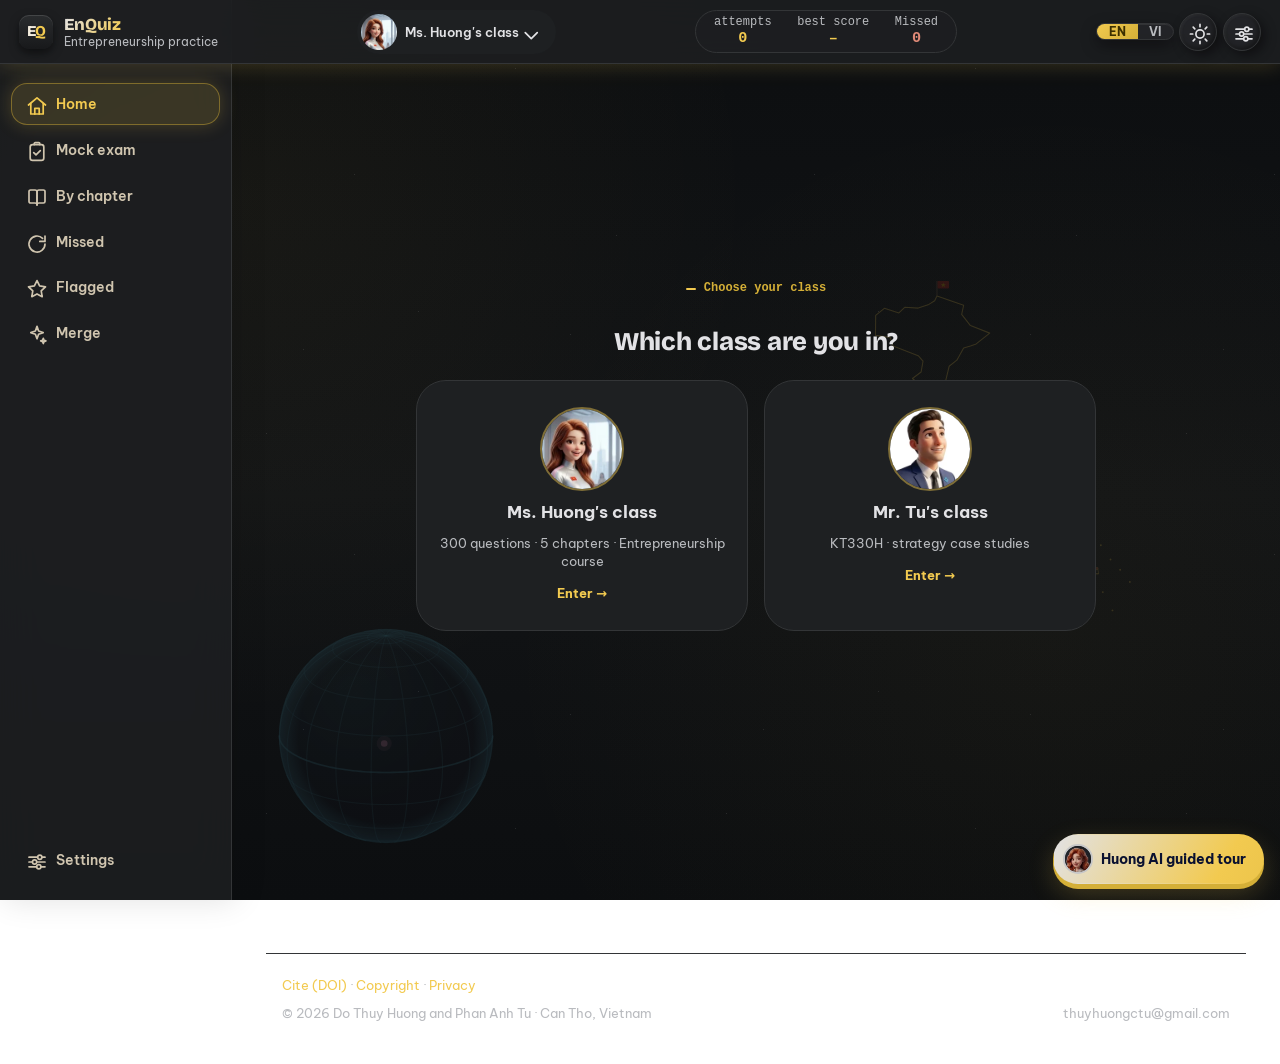
==== commit 1bef5b8c: "Clay v2: nút đổi lớp nhanh trên thanh trên cùng Bước 3 của gói thiết kế "Clay v2": trước đây muốn đổ" ====
--- a/index.html
+++ b/index.html
@@ -115,6 +115,14 @@
         <strong data-i18n="app.name">EnQuiz</strong>
         <small data-i18n="app.tagline">Ôn thi Khởi sự doanh nghiệp</small>
       </span>
+    </button>
+    <!-- Nút đổi lớp nhanh (Clay v2) — ẩn ở trang Lớp thi (renderClassPill()),
+         vì trang đó không phải một trong hai lớp để chuyển qua lại. Tên lớp
+         chỉ hiện ở màn đủ rộng, màn hẹp chỉ còn ảnh đại diện + mũi tên. -->
+    <button class="class-pill" id="btnSwitchClass" type="button" data-i18n-attr="title:classPill.switch;aria-label:classPill.switch">
+      <img class="class-pill__avatar" id="classPillAvatar" src="assets/img/huong-avatar.webp" alt="">
+      <span class="class-pill__name" id="classPillName" data-i18n="picker.huong.name">Lớp của Cô Hương</span>
+      <svg class="ico class-pill__chevron" aria-hidden="true"><use href="#i-chevron"/></svg>
     </button>
     <!-- Ba con số theo dõi thường xuyên, luôn nhìn thấy dù đang ở màn nào.
          Màn hẹp giấu đi vì thanh trên cùng đã chật. -->
--- a/assets/css/style.css
+++ b/assets/css/style.css
@@ -463,6 +463,27 @@
   color: transparent;
 }
 .brand__text small { color: var(--muted); font-size: .76rem; line-height: 1.2; }
+
+/* Nút đổi lớp nhanh trên thanh trên cùng — ảnh đại diện + tên lớp + mũi
+   tên, bấm là chuyển sang lớp còn lại (xem renderClassPill() trong app.js). */
+.class-pill {
+  display: inline-flex;
+  align-items: center;
+  gap: .45rem;
+  min-height: 38px;
+  padding: .2rem .65rem .2rem .2rem;
+  border-radius: 999px;
+  background: var(--glass-2);
+  border: 1px solid var(--glass-stroke);
+  color: var(--text);
+  font: 600 .78rem var(--font);
+  cursor: pointer;
+  flex: 0 0 auto;
+}
+.class-pill__avatar { width: 30px; height: 30px; border-radius: 50%; object-fit: cover; display: block; }
+.class-pill__chevron { width: 14px; height: 14px; color: var(--muted); transform: rotate(90deg); }
+@media (max-width: 520px) { .class-pill__name { display: none; } .class-pill { padding: .2rem; gap: 0; } }
+
 .topbar__actions { display: flex; gap: .35rem; align-items: center; }
 
 .icon-btn {
